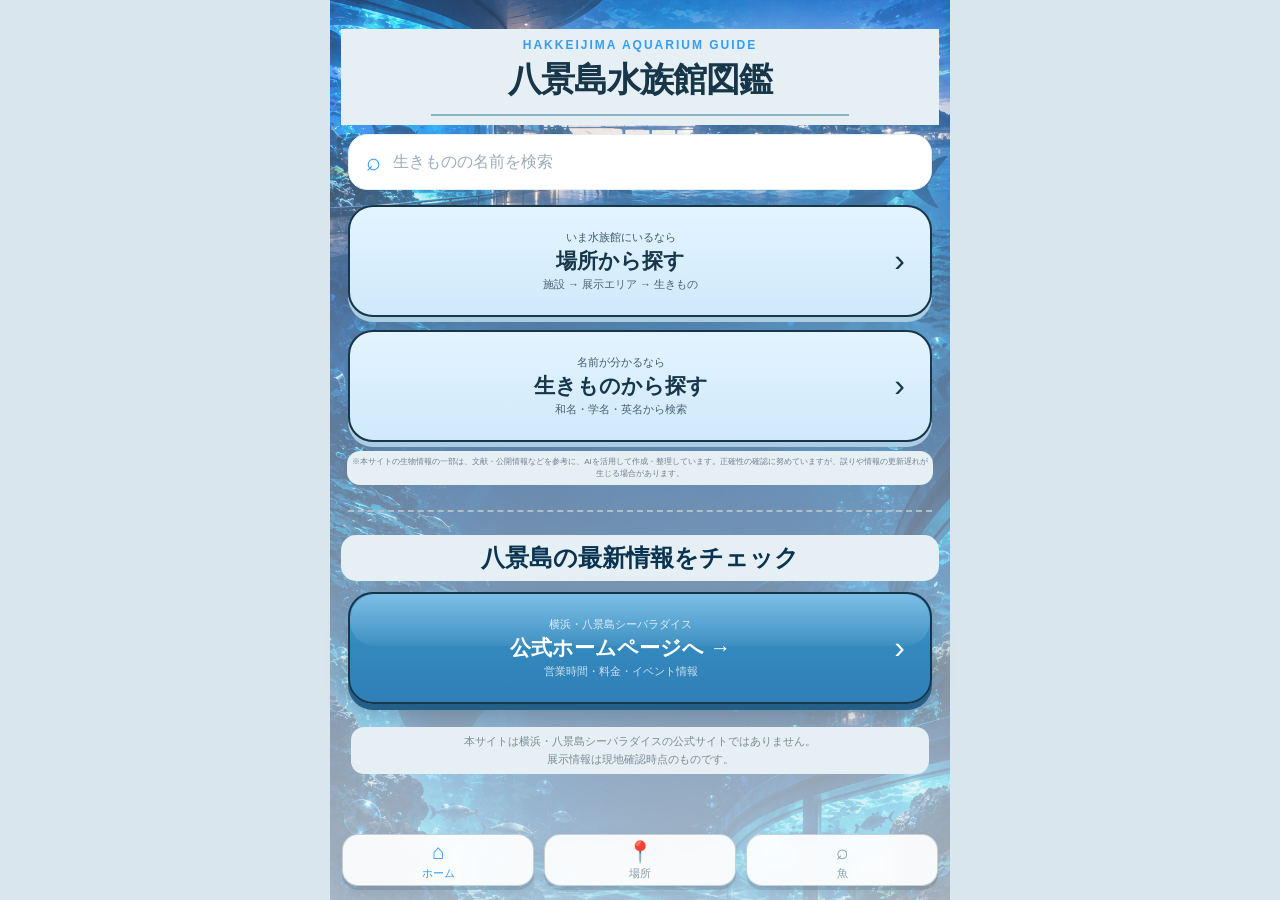
==== index.html @ 43e8cf92 "Add files via upload" ====
<!DOCTYPE html>
<html lang="ja">

<head>
  <meta charset="UTF-8">

<meta name="viewport"
      content="width=device-width, initial-scale=1.0">

<!-- 写真登録完了までは検索結果に出さない -->
<meta name="robots" content="noindex, nofollow">

<title>八景島水族館図鑑 | Creature Guide</title>

<meta name="description" content="横浜・八景島シーパラダイスで展示されている生きものを、展示場所・写真・特徴・豆知識などから探せる非公式の生きもの図鑑です。">


<link rel="canonical" href="https://hakkeijima-fish-guide.vercel.app/">

<meta property="og:type" content="website">
<meta property="og:title" content="八景島水族館図鑑 | Creature Guide">
<meta property="og:description" content="横浜・八景島シーパラダイスで展示されている生きものを、展示場所・写真・特徴・豆知識などから探せる非公式の生きもの図鑑です。">
<meta property="og:url" content="https://hakkeijima-fish-guide.vercel.app/">
<meta property="og:site_name" content="八景島水族館図鑑 | Creature Guide">
<meta property="og:locale" content="ja_JP">

<meta name="twitter:card" content="summary">
<meta name="twitter:title" content="八景島水族館図鑑 | Creature Guide">
<meta name="twitter:description" content="横浜・八景島シーパラダイスで展示されている生きものを、展示場所・写真・特徴・豆知識などから探せる非公式の生きもの図鑑です。">

<link rel="icon" href="data:image/svg+xml,<svg xmlns=%22http://www.w3.org/2000/svg%22 viewBox=%220 0 100 100%22><text y=%22.9em%22 font-size=%2290%22>🐠</text></svg>">


<meta name="theme-color" content="#d9e6ed">



<meta name="mobile-web-app-capable" content="yes">
<meta name="apple-mobile-web-app-title" content="八景島水族館図鑑">


<link rel="stylesheet" href="style.css">





</head>

<body>

<header class="app-header home-header">

    <div>
      <p class="small-title"> HAKKEIJIMA AQUARIUM GUIDE</p>

      <h1>
  八景島水族館図鑑
</h1>
    </div>

   

  </header>

<main class="home-main">

    <!-- 検索 -->
    <div class="search-box">

      <span class="search-icon">⌕</span>

      <input
        type="text"
        placeholder="生きものの名前を検索"
      >

    </div>


    <!-- 場所から探す -->
    <button class="main-button place-button">

      <div class="button-icon">
        📍
      </div>

      <div class="button-text">

        <span>
          いま水族館にいるなら
        </span>

        <strong>
          場所から探す
        </strong>

        <small>
          施設 → 展示エリア → 生きもの
        </small>

      </div>

      <div class="arrow">
        ›
      </div>

    </button>


    <!-- 生きものから探す -->
    <button class="main-button fish-button">

      <div class="button-icon">
        🔍
      </div>

      <div class="button-text">

        <span>
          名前が分かるなら
        </span>

        <strong>
        生きものから探す
        </strong>

        <small>
          和名・学名・英名から検索
        </small>

      </div>

      <div class="arrow">
        ›
      </div>

    </button>


    <p class="ai-note">
      ※本サイトの生物情報の一部は、文献・公開情報などを参考に、AIを活用して作成・整理しています。正確性の確認に努めていますが、誤りや情報の更新遅れが生じる場合があります。
    </p>














        
    <!-- 八景島シーパラダイス公式サイト -->
    <section class="official-link-section">

      <h2>
       八景島の最新情報をチェック
      </h2>

      <a
        class="main-button official-site-link"
        href="https://www.seaparadise.co.jp/"
        target="_blank"
        rel="noopener noreferrer"
      >

        <div class="button-icon">
          🌊
        </div>

        <div class="button-text">

          <span>
            横浜・八景島シーパラダイス
          </span>

         <strong>公式ホームページへ →</strong>

          <small>
            営業時間・料金・イベント情報
          </small>

        </div>

        <div class="arrow">
          ›
        </div>

      </a>

    </section>

    <p class="unofficial-notice">
      本サイトは横浜・八景島シーパラダイスの公式サイトではありません。<br>
      展示情報は現地確認時点のものです。
    </p>

  </main>


  <footer>

    <button>
      <span>⌂</span>
      ホーム
    </button>

    <button>
      <span>📍</span>
      場所
    </button>

    <button>
      <span>⌕</span>
      魚
    </button>

  </footer>
<script src="location-data.js"></script>
<script src="fish-data.js"></script>
<script src="app.js"></script>

</body>
</html>
---- style.css ----
* {
  box-sizing: border-box;
}

:root {
  --blue: #369df5;
  --light-blue: #eaf6ff;
  --aqua: #53d7cf;
  --text: #17364a;
  --sub-text: #78909f;
 --background: #e6eff4;
  --white: #ffffff;
  --border: #e2edf4;
}

html {
  background: #d9e6ed;
}

body {
  margin: 0 auto;
  max-width: 620px;
  min-height: 100vh;

  background: var(--background);
  color: var(--text);

  font-family:
    -apple-system,
    BlinkMacSystemFont,
    "Segoe UI",
    "Noto Sans JP",
    sans-serif;

  padding-bottom: 90px;
}


/* =========================
   上部
========================= */

.app-header {
  display: flex;
  justify-content: space-between;
  align-items: flex-start;

  padding: 38px 20px 18px;
}

.small-title {
  margin: 0 0 7px;

  color: var(--blue);

  font-size: 11px;
  font-weight: 800;

  letter-spacing: 1.5px;

  background: none;
  padding: 0;
  box-shadow: none;
}

h1 {
  margin: 0;

  color: var(--text);

  font-size: 34px;
  line-height: 1.2;

  letter-spacing: -1px;
}

.logo-icon {
  width: 58px;
  height: 58px;

  display: flex;
  align-items: center;
  justify-content: center;

  border-radius: 20px;

  background:
    linear-gradient(
      135deg,
      var(--blue),
      var(--aqua)
    );

  color: white;

  font-size: 19px;
  font-weight: bold;

  box-shadow:
    0 10px 25px rgba(54, 157, 245, 0.28);
}


/* =========================
   メイン
========================= */

main {
  padding: 0 18px;
}


/* =========================
   検索
========================= */

.search-box {
  width: 100%;
  height: 56px;

  display: flex;
  align-items: center;

  gap: 10px;

  padding: 0 17px;

  background: white;

  border: 1px solid var(--border);
  border-radius: 19px;

  box-shadow:
    0 8px 25px rgba(40, 90, 120, 0.07);

  margin-bottom: 15px;
}

.search-icon {
  color: var(--blue);

  font-size: 25px;
}

.search-box input {
  width: 100%;

  border: none;
  outline: none;

  background: transparent;

  font-size: 16px;

  color: var(--text);
}

.search-box input::placeholder {
  color: #9badb8;
}


/* =========================
   大きなメニューボタン
========================= */

.main-button {
  width: 100%;
  min-height: 112px;

  display: grid;

  grid-template-columns:
    58px
    1fr
    25px;

  align-items: center;

  gap: 14px;

  margin-bottom: 13px;

  padding: 18px;

  border: none;
  border-radius: 25px;

  text-align: left;

  cursor: pointer;

  transition: transform 0.1s;
}

.main-button:active {
  transform: scale(0.98);
}


/* 場所 */

.place-button {
  background:
    linear-gradient(
      135deg,
      #3fa4fb,
      #69c9ff
    );

  color: white;

  box-shadow:
    0 12px 25px rgba(54, 157, 245, 0.25);
}


/* 魚 */

.fish-button {
  background: white;

  color: var(--text);

  border: 1px solid var(--border);

  box-shadow:
    0 8px 25px rgba(40, 90, 120, 0.08);
}


/* アイコン */

.button-icon {
  width: 58px;
  height: 58px;

  display: flex;
  align-items: center;
  justify-content: center;

  border-radius: 19px;

  font-size: 27px;
}

.place-button .button-icon {
  background: rgba(255, 255, 255, 0.22);
}

.fish-button .button-icon {
  background: var(--light-blue);
}


/* テキスト */

.button-text span {
  display: block;

  margin-bottom: 2px;

  font-size: 11px;

  opacity: 0.8;
}

.button-text strong {
  display: block;

  font-size: 21px;
  font-weight: 800;
}

.button-text small {
  display: block;

  margin-top: 2px;

  font-size: 11px;

  opacity: 0.75;
}

.arrow {
  font-size: 32px;

  text-align: center;
}


/* =========================
   この図鑑で深く知る
========================= */

.feature-section {
  margin-top: 22px;

  padding: 19px;

  background: white;

  border: 1px solid var(--border);
  border-radius: 25px;

  box-shadow:
    0 8px 25px rgba(40, 90, 120, 0.08);
}

.feature-section h2 {
  margin: 0 0 16px;

  font-size: 18px;
}

.feature-grid {
  display: grid;

  grid-template-columns:
    repeat(2, 1fr);

  gap: 10px;
}

.feature-card {
  padding: 15px;

  background: #f6fbfe;

  border-radius: 17px;
}

.feature-card span {
  display: block;

  color: var(--blue);

  font-size: 10px;
  font-weight: bold;
}

.feature-card strong {
  display: block;

  margin-top: 4px;

  font-size: 16px;
}

.feature-card small {
  display: block;

  margin-top: 2px;

  color: var(--sub-text);

  font-size: 11px;
}


/* =========================
   下メニュー
========================= */

footer {
  position: fixed;

  bottom: 0;
  left: 50%;

  transform: translateX(-50%);

  width: min(100%, 620px);
  height: 76px;

  display: grid;

  grid-template-columns:
    repeat(3, 1fr);

  background:
    rgba(255, 255, 255, 0.97);

  border-top:
    1px solid var(--border);

  padding: 7px 20px;
}

footer button {
  border: none;

  background: transparent;

  color: #859ba9;

  display: flex;

  flex-direction: column;

  align-items: center;
  justify-content: center;

  gap: 2px;

  font-size: 11px;

  cursor: pointer;
}

footer button:first-child {
  color: var(--blue);
}

footer button span {
  font-size: 21px;
}


/* =========================
   スマホ
========================= */

@media (max-width: 500px) {

  .app-header {
    padding:
      30px
      17px
      17px;
  }

  h1 {
    font-size: 31px;
  }

  main {
    padding:
      0
      15px;
  }

  .main-button {
    min-height: 105px;
  }
}
/* =========================
   戻るボタン
========================= */

.back-button {
  border: none;
  background: transparent;

  color: var(--blue);

  font-size: 16px;
  font-weight: 700;

  margin-bottom: 18px;

  padding: 8px 0;

  cursor: pointer;
}


/* =========================
   LABO一覧
========================= */

.labo-list {
  display: grid;

  gap: 11px;
}


.labo-card {
  width: 100%;

  display: grid;

  grid-template-columns:
    76px
    1fr
    25px;

  align-items: center;

  gap: 13px;

  padding: 14px;

  border: 1px solid var(--border);
  border-radius: 19px;

  background: white;

  text-align: left;

  box-shadow:
    0 8px 20px rgba(40, 90, 120, 0.07);

  cursor: pointer;
}


.labo-number {
  height: 55px;

  display: flex;
  align-items: center;
  justify-content: center;

  background:
    linear-gradient(
      135deg,
      #e6f4ff,
      #e8fbf8
    );

  border-radius: 16px;

  color: var(--blue);

  font-size: 11px;
  font-weight: 900;
}


.labo-info strong {
  display: block;

  font-size: 16px;
}


.labo-info small {
  display: block;

  margin-top: 3px;

  color: var(--sub-text);

  font-size: 11px;
}


/* =========================
   空データ表示
========================= */

.empty-card {
  margin-top: 15px;

  padding: 35px 20px;

  background: white;

  border: 1px dashed #cbdfe9;
  border-radius: 24px;

  text-align: center;
}


.empty-icon {
  width: 55px;
  height: 55px;

  display: flex;
  align-items: center;
  justify-content: center;

  margin: 0 auto 15px;

  background: var(--light-blue);

  border-radius: 18px;

  font-size: 27px;
}


.empty-card h2 {
  margin: 0 0 7px;

  font-size: 18px;
}


.empty-card p {
  margin: 0;

  padding: 0;

  background: none;

  box-shadow: none;

  color: var(--sub-text);

  font-size: 13px;
}


/* 下メニュー選択中 */

footer button.active-footer {
  color: var(--blue);
}
/* =========================
   魚写真
========================= */


/* 魚一覧の写真 */

.fish-list-image {
  width: 72px;
  height: 72px;

  border-radius: 18px;

  overflow: hidden;

  display: flex;
  align-items: center;
  justify-content: center;

  background: var(--light-blue);

  font-size: 28px;
}

.fish-list-image img {
  width: 100%;
  height: 100%;

  object-fit: cover;
}


/* 詳細ページの大きな写真 */

.fish-detail-image {
  width: 100%;

  margin-bottom: 18px;

  border-radius: 25px;

  overflow: hidden;

  background: var(--light-blue);

  box-shadow:
    0 10px 28px rgba(40, 90, 120, 0.12);
}

.fish-detail-image img {
  display: block;

  width: 100%;
  height: 300px;

  object-fit: cover;
}

.fish-image-placeholder {
  height: 300px;

  display: flex;
  align-items: center;
  justify-content: center;

  font-size: 70px;
}


.photo-credit {
  margin: 8px 4px 16px;
  text-align: right;
  font-size: 12px;
  color: #6f8191;
  line-height: 1.4;
}


/* ========================================
   八景島シーパラダイス公式サイト
======================================== */

.official-link-section {
  margin-top: 28px;
}

.official-link-section h2 {
  margin: 0 0 18px;
  font-size: 24px;
  color: #083451;
}

.official-site-link {
  box-sizing: border-box;
  width: 100%;

  background: linear-gradient(
    135deg,
    #349df4,
    #58c6eb
  );

  color: #ffffff;
  text-decoration: none;
}

.official-site-link .button-text span,
.official-site-link .button-text strong,
.official-site-link .button-text small,
.official-site-link .arrow {
  color: #ffffff;
}

.official-site-link .button-icon {
  background: rgba(255, 255, 255, 0.18);
}

.official-site-link:hover {
  transform: translateY(-2px);
}

.official-site-link:active {
  transform: scale(0.98);
}



.unofficial-notice {
  margin: 28px 8px 8px;
  text-align: center;
  font-size: 11px;
  line-height: 1.7;
  color: #7b8b96;
}




.ai-note {
  margin: 14px 4px 22px;
  font-size: 8px;
  line-height: 1.5;
  color: #6f8191;
}


/* ========================================
   ホーム画面 中央寄せ
======================================== */

.home-header {
  justify-content: center;
  text-align: center;
}

.home-header > div {
  width: 100%;
}

.home-main .search-box input {
  text-align: center;
}

.home-main .button-text {
  text-align: center;
  align-items: center;
}

.home-main .button-text span,
.home-main .button-text strong,
.home-main .button-text small {
  width: 100%;
  text-align: center;
}

.home-main .official-link-section h2 {
  text-align: center;
}

.home-main .ai-note {
  text-align: center;
}


.location-header {
  justify-content: center;
  text-align: center;
}

.location-header > div {
  width: 100%;
}

/* 施設一覧カードの文字を中央寄せ */
.facility-list .button-text {
  text-align: center;
  align-items: center;
}

.facility-list .button-text span,
.facility-list .button-text strong,
.facility-list .button-text small {
  width: 100%;
  text-align: center;
}

/* ========================================
   施設カラー
======================================== */

:root {
  --aquamuseum-color: #8b5fc7;
  --dolphin-color: #2f9de2;
  --umifarm-color: #176a9c;
  --fureai-color: #58a96b;
}


/* ========================================
   施設一覧カードを色で囲む
======================================== */

.facility-card {
  border: 2px solid transparent;
  grid-template-columns: 1fr 25px;
}

.facility-card[data-facility="aquamuseum"] {
  border-color: var(--aquamuseum-color);
}

.facility-card[data-facility="dolphin-fantasy"] {
  border-color: var(--dolphin-color);
}

.facility-card[data-facility="umi-farm"] {
  border-color: var(--umifarm-color);
}

.facility-card[data-facility="fureai-lagoon"] {
  border-color: var(--fureai-color);
}


/* ========================================
   選択した施設カラーをLABOまで引き継ぐ
======================================== */

/* アクアミュージアム */
.facility-theme[data-facility="aquamuseum"] .small-title,
.facility-theme[data-facility="aquamuseum"] .labo-number {
  color: var(--aquamuseum-color);
}

/* ドルフィン ファンタジー */
.facility-theme[data-facility="dolphin-fantasy"] .small-title,
.facility-theme[data-facility="dolphin-fantasy"] .labo-number {
  color: var(--dolphin-color);
}

/* うみファーム */
.facility-theme[data-facility="umi-farm"] .small-title,
.facility-theme[data-facility="umi-farm"] .labo-number {
  color: var(--umifarm-color);
}

/* ふれあいラグーン */
.facility-theme[data-facility="fureai-lagoon"] .small-title,
.facility-theme[data-facility="fureai-lagoon"] .labo-number {
  color: var(--fureai-color);
}

.facility-theme[data-facility="aquamuseum"] .labo-number {
  background: rgba(139, 95, 199, 0.12);
}

.facility-theme[data-facility="dolphin-fantasy"] .labo-number {
  background: rgba(47, 157, 226, 0.12);
}

.facility-theme[data-facility="umi-farm"] .labo-number {
  background: rgba(23, 106, 156, 0.12);
}

.facility-theme[data-facility="fureai-lagoon"] .labo-number {
  background: rgba(88, 169, 107, 0.12);


/* ========================================
   LABO・展示エリアも施設カラーで囲む
======================================== */

.facility-theme[data-facility="aquamuseum"] .labo-card {
  border: 2px solid var(--aquamuseum-color);
}

.facility-theme[data-facility="dolphin-fantasy"] .labo-card {
  border: 2px solid var(--dolphin-color);
}

.facility-theme[data-facility="umi-farm"] .labo-card {
  border: 2px solid var(--umifarm-color);
}

.facility-theme[data-facility="fureai-lagoon"] .labo-card {
  border: 2px solid var(--fureai-color);
}
}



/* ========================================
   生きもの一覧画面
   プレート以外を中央寄せ
======================================== */

.fish-list-header {
  justify-content: center;
  text-align: center;
}

.fish-list-header > div {
  width: 100%;
}


/* ホームに戻る */
.fish-list-main .back-button {
  display: block;
  margin-left: auto;
  margin-right: auto;
  text-align: center;
}


/* 検索欄の文字 */
.fish-list-main .search-box input {
  text-align: center;
}


/* AIについての注釈 */
.fish-list-main .ai-note {
  text-align: center;
}

/* 生きもの一覧：「ホームに戻る」だけ左寄せ */
.fish-list-main .back-button {
  margin-left: 0;
  margin-right: auto;
  text-align: left;
}


/* 検索欄の文字を左寄せ */
.home-main .search-box input,
.fish-list-main .search-box input {
  text-align: left;
}


/* ========================================
   施設別 展示エリア画面
======================================== */

/* 施設名・タイトルを中央 */
.app-header.facility-theme {
  justify-content: center;
  text-align: center;
}

.app-header.facility-theme > div {
  width: 100%;
}


/* LABO・AREAカード内の文字を中央 */
.labo-list.facility-theme .labo-info {
  flex: 1;
  text-align: center;
}

.labo-list.facility-theme .labo-info strong,
.labo-list.facility-theme .labo-info small {
  display: block;
  width: 100%;
  text-align: center;
}


/* ==============================
   アクアミュージアム：紫
============================== */

.labo-list[data-facility="aquamuseum"] .labo-card {
  border: 2px solid #8b5fc7;
}


/* ==============================
   ドルフィン ファンタジー：青
============================== */

.labo-list[data-facility="dolphin-fantasy"] .labo-card {
  border: 2px solid #2f9de2;
}


/* ==============================
   うみファーム：濃い青
============================== */

.labo-list[data-facility="umi-farm"] .labo-card {
  border: 2px solid #176a9c;
}


/* ==============================
   ふれあいラグーン：緑
============================== */

.labo-list[data-facility="fureai-lagoon"] .labo-card {
  border: 2px solid #58a96b;
}

/* ========================================
   八景島公式ホームページへの外部リンク
======================================== */

.official-site-link {
  background: #2f7fb8;
  color: #ffffff;
}


.official-site-link span,
.official-site-link strong,
.official-site-link small,
.official-site-link .arrow {
  color: #ffffff;
}


/* ホームの2つのメニューボタンを囲む */
.home-main .place-button,
.home-main .fish-button {
  border: 2px solid #17364a;
}


/* 公式ホームページボタンを囲む */
.official-site-link {
  border: 2px solid #17364a;
}


/* 施設カードの背景を施設カラーでうっすら色付け */

/* アクアミュージアム：淡い紫 */
.facility-card[data-facility="aquamuseum"] {
  background: #f2e8fb;
}

/* ドルフィン ファンタジー：淡い水色 */
.facility-card[data-facility="dolphin-fantasy"] {
  background: #e2f5ff;
}

/* うみファーム：青灰色 */
.facility-card[data-facility="umi-farm"] {
  background: #d8e7f0;
}

/* ふれあいラグーン：淡い緑 */
.facility-card[data-facility="fureai-lagoon"] {
  background: #e5f5e8;
}


/* ========================================
   「場所から探す」を
   「生きものから探す」と同じデザインにする
======================================== */

.home-main .place-button {
  background: #ffffff;
  color: #17364a;
  border: 2px solid #17364a;
  box-shadow: 0 8px 25px rgba(40, 90, 120, 0.08);
}

.home-main .place-button .button-icon {
  background: var(--light-blue);
}

.home-main .place-button .button-text span,
.home-main .place-button .button-text strong,
.home-main .place-button .button-text small,
.home-main .place-button .arrow {
  color: #17364a;
}

/* ========================================
   ホーム3ボタンの左アイコンをなくす
======================================== */

/* 左アイコンを非表示 */
.home-main .place-button .button-icon,
.home-main .fish-button .button-icon,
.home-main .official-site-link .button-icon {
  display: none;
}

/* アイコン用の列も削除 */
.home-main .place-button,
.home-main .fish-button,
.home-main .official-site-link {
  grid-template-columns: 1fr 25px;
}

/* ホームのメインボタンを立体的に */
.home-main .place-button,
.home-main .fish-button {
  background: linear-gradient(
    180deg,
    #e4f4ff 0%,
    #cfe9fb 100%
  );

  border: 2px solid #17364a;

  box-shadow:
    0 5px 0 #abcce1,
    0 10px 20px rgba(40, 90, 120, 0.14);

  transition:
    transform 0.12s ease,
    box-shadow 0.12s ease;
}


/* 押した時に少し沈む */
.home-main .place-button:active,
.home-main .fish-button:active {
  transform: translateY(4px);

  box-shadow:
    0 1px 0 #abcce1,
    0 5px 10px rgba(40, 90, 120, 0.12);
}


/* LABO番号と展示場所名を横並び */
.area-page-title {
  display: flex;
  justify-content: center;
  align-items: baseline;
  gap: 14px;
  flex-wrap: wrap;
}

.area-page-name {
  font-size: 22px;
  font-weight: 700;
}


/* ========================================
   施設カードをボタンらしくする
======================================== */

.facility-card {
  box-shadow:
    0 5px 0 rgba(23, 54, 74, 0.20),
    0 10px 20px rgba(40, 90, 120, 0.14);

  transition:
    transform 0.12s ease,
    box-shadow 0.12s ease;
}

.facility-card:active {
  transform: translateY(4px);

  box-shadow:
    0 1px 0 rgba(23, 54, 74, 0.20),
    0 5px 10px rgba(40, 90, 120, 0.12);
}


/* ========================================
   公式ホームページボタンも立体化
======================================== */

.official-site-link {
  box-shadow:
    0 5px 0 #245f87,
    0 10px 20px rgba(40, 90, 120, 0.18);

  transition:
    transform 0.12s ease,
    box-shadow 0.12s ease;
}

.official-site-link:active {
  transform: translateY(4px);

  box-shadow:
    0 1px 0 #245f87,
    0 5px 10px rgba(40, 90, 120, 0.14);
}


/* ========================================
   LABO・展示エリアカードをボタンらしくする
======================================== */

.labo-card {
  box-shadow:
    0 5px 0 rgba(23, 54, 74, 0.18),
    0 10px 20px rgba(40, 90, 120, 0.12);

  transition:
    transform 0.12s ease,
    box-shadow 0.12s ease;
}

.labo-card:active {
  transform: translateY(4px);

  box-shadow:
    0 1px 0 rgba(23, 54, 74, 0.18),
    0 5px 10px rgba(40, 90, 120, 0.10);
}

/* ========================================
   写真タップ拡大
======================================== */

.fish-detail-image img {
  cursor: zoom-in;
}

.image-zoom-overlay {
  position: fixed;
  inset: 0;
  z-index: 9999;

  display: flex;
  align-items: center;
  justify-content: center;

  padding: 20px;

  background: rgba(0, 0, 0, 0.88);
}

.image-zoom-overlay img {
  max-width: 100%;
  max-height: 90vh;

  object-fit: contain;

  border-radius: 12px;
}

.image-zoom-close {
  position: absolute;
  top: 20px;
  right: 20px;

  width: 44px;
  height: 44px;

  border: none;
  border-radius: 50%;

  background: rgba(255, 255, 255, 0.9);

  color: #17364a;

  font-size: 28px;
  line-height: 1;

  cursor: pointer;
}


/* 公式サイト案内の上に区切り線 */
.official-link-section {
  border-top: 2px dashed #aebfca;
  padding-top: 30px;
  margin-top: 30px;
}


/* ========================================
   ホームタイトルを帯にする
======================================== */

.home-header h1 {
  display: block;

  width: 100%;

  margin: 10px 0 0;
  padding: 16px 12px;

  background: #b9dff5;
  color: #17364a;

  border: none;
  border-radius: 4px;

  box-shadow: none;

  text-align: center;

  font-size: 34px;
  font-weight: 800;
}

/* ========================================
   ホームタイトル全体を1本の帯にする
======================================== */

.home-header > div {
  width: 100%;

  padding: 15px 16px 18px;

  background: #b9dff5;

  border: none;
  border-radius: 4px;

  box-shadow: none;

  text-align: center;
}


/* 英語タイトル */
.home-header .small-title {
  margin: 0 0 7px;

  padding: 0;
  background: transparent;

  color: #369df5;

  font-size: 12px;
  font-weight: 800;
  letter-spacing: 2px;
}


/* 八景島水族館図鑑 */
.home-header h1 {
  margin: 0;
  padding: 0;

  background: transparent;
  border: none;
  box-shadow: none;

  color: #17364a;

  text-align: center;
}



/* ========================================
   水族館・生きもの一覧のタイトル帯
======================================== */

.location-header > div,
.fish-list-header > div {
  width: 100%;

  padding: 15px 16px 18px;

  background: #b9dff5;

  border: none;
  border-radius: 4px;

  box-shadow: none;

  text-align: center;
}


/* 上の英語 */
.location-header .small-title,
.fish-list-header .small-title {
  margin: 0 0 7px;

  padding: 0;
  background: transparent;

  color: #369df5;

  font-size: 12px;
  font-weight: 800;
  letter-spacing: 2px;
}


/* 日本語タイトル */
.location-header h1,
.fish-list-header h1 {
  margin: 0;
  padding: 0;

  background: transparent;
  border: none;
  box-shadow: none;

  color: #17364a;

  text-align: center;
}

/* 生きもの詳細ページ */
.creature-detail-header > div {
  width: 100%;
}

.creature-detail-name {
  width: 100%;
  text-align: center;
}








/* ========================================
   生きもの詳細ページ
   説明カード間の水色をなくす
======================================== */

.creature-detail-main {
  background: #ffffff;
  border-radius: 24px 24px 0 0;
  padding-top: 18px;
}

/* 説明カード同士は少し間隔を空ける */
.creature-detail-main .feature-section {
  margin-top: 20px;
  border: 1px solid #e2edf4;
  box-shadow: 0 6px 16px rgba(40, 90, 120, 0.08);
}



/* 生きもの詳細ページの説明を中央寄せ */
.creature-detail-main .feature-section {
  text-align: center;
}

.creature-detail-main .feature-section h2,
.creature-detail-main .feature-section p {
  text-align: center;
}






/* ========================================
   各ページのタイトル帯をやめて下線に統一
======================================== */

/* 帯の背景をすべて消す */
.home-header > div,
.location-header > div,
.fish-list-header > div,
.app-header.facility-theme > div {
  background: transparent;
  border: none;
  border-radius: 0;
  box-shadow: none;
  padding: 0;
}


/* タイトル自体の背景も消す */
.home-header h1,
.location-header h1,
.fish-list-header h1,
.app-header.facility-theme h1 {
  background: transparent;
  border: none;
  border-radius: 0;
  box-shadow: none;

  width: 72%;
  max-width: 420px;

  margin-left: auto;
  margin-right: auto;

  padding: 0 0 14px;

  border-bottom: 2px solid #8eb3c9;

  text-align: center;
}

/* ========================================
   生きもの一覧カード
======================================== */
.creature-card {
  min-height: 128px;
  padding: 12px 16px 12px 12px;

grid-template-columns: 120px 1fr 24px;
  gap: 16px;

  align-items: center;
}



/* 写真 */
.creature-card .fish-list-image {
  width: 120px;
  height: 100px;

  border-radius: 18px;
  overflow: hidden;
}

.creature-card .fish-list-image img {
  width: 100%;
  height: 100%;

  object-fit: cover;
}


/* 名前＋特徴 */
.creature-card .button-text {
  width: 100%;

  display: flex;
  flex-direction: column;
  justify-content: center;
  align-items: center;

  text-align: center;
}


/* 生きもの名 */
.creature-card .button-text strong {
  display: block;
  width: 100%;

  margin: 0;

  font-size: 22px;
  line-height: 1.3;
  font-weight: 800;

  text-align: center;

  color: #083451;
}

/* 興味を引く一言 */
.creature-card .creature-card-feature {
  display: -webkit-box;
  width: 100%;

  margin-top: 7px;

  font-size: 15px;
  line-height: 1.4;
  font-weight: 600;

  color: #526f82;

  text-align: center;

  -webkit-line-clamp: 2;
  -webkit-box-orient: vertical;

  overflow: hidden;
}

/* 矢印 */
.creature-card .arrow {
  display: flex;
  align-items: center;
  justify-content: center;

  font-size: 28px;
}


/* 生きもの一覧カードを枠線で囲う */
.creature-card {
  border: 2px solid #17364a;
}


/* 生きもの一覧カードをボタンっぽくする */
.creature-card {
  border: 2px solid #17364a;

  box-shadow:
    0 5px 0 rgba(23, 54, 74, 0.22),
    0 10px 18px rgba(40, 90, 120, 0.12);

  transition:
    transform 0.12s ease,
    box-shadow 0.12s ease;
}

.creature-card:active {
  transform: translateY(4px);

  box-shadow:
    0 1px 0 rgba(23, 54, 74, 0.22),
    0 5px 10px rgba(40, 90, 120, 0.10);
}

/* 特徴文をもう少し目立たせる */
.creature-card .creature-card-feature {
  font-size: 16px;
  font-weight: 700;
  color: #526f82;
}

/* ========================================
   生きものカード 注目バッジ
======================================== */

.creature-card-feature-row {
  width: 100%;
  margin-top: 7px;

  display: flex;
  align-items: center;
  justify-content: center;

  gap: 7px;

  flex-wrap: nowrap;
}


/* 注目バッジ */
.creature-card-badge {
  flex-shrink: 0;

  padding: 3px 8px;

  border-radius: 999px;

  background: #ef6a6a;
  color: #ffffff;

  font-size: 11px;
  font-weight: 800;

  line-height: 1.3;
}


/* 特徴文 */
.creature-card .creature-card-feature {
  width: auto;
  max-width: calc(100% - 55px);

  margin: 0;

  font-size: 15px;
  line-height: 1.4;
  font-weight: 700;

  color: #526f82;

  text-align: left;
}






/* ========================================
   公式ホームページボタン 光沢
======================================== */

.official-site-link {
  position: relative;
  overflow: hidden;

  background:
    linear-gradient(
      180deg,
      #4aa5dc 0%,
      #3389bd 48%,
      #2f7fb8 100%
    );

  border: 2px solid #17364a;

  box-shadow:
    0 6px 0 #245f87,
    0 12px 22px rgba(23, 54, 74, 0.22);

  transition:
    transform 0.12s ease,
    box-shadow 0.12s ease;
}


/* 上側の光沢 */
.official-site-link::before {
  content: "";

  position: absolute;

  top: 0;
  left: 0;

  width: 100%;
  height: 48%;

  background: linear-gradient(
    180deg,
    rgba(255, 255, 255, 0.28),
    rgba(255, 255, 255, 0.05)
  );

  border-radius: inherit;

  pointer-events: none;
}


/* 文字を光沢より前に出す */
.official-site-link .button-text,
.official-site-link .arrow {
  position: relative;
  z-index: 1;
}


/* 押したとき */
.official-site-link:active {
  transform: translateY(5px);

  box-shadow:
    0 1px 0 #245f87,
    0 5px 10px rgba(23, 54, 74, 0.16);
}


/* ========================================
   施設選択ボタン 光沢・立体感
======================================== */

.facility-card {
  position: relative;
  overflow: hidden;

  box-shadow:
    0 6px 0 rgba(23, 54, 74, 0.22),
    0 12px 20px rgba(23, 54, 74, 0.16);

  transition:
    transform 0.12s ease,
    box-shadow 0.12s ease;
}


/* 上半分に光沢 */
.facility-card::before {
  content: "";

  position: absolute;
  top: 0;
  left: 0;

  width: 100%;
  height: 48%;

  background: linear-gradient(
    180deg,
    rgba(255, 255, 255, 0.42),
    rgba(255, 255, 255, 0.06)
  );

  border-radius: inherit;

  pointer-events: none;
}


/* 文字・矢印を光沢より前に */
.facility-card .button-text,
.facility-card .arrow {
  position: relative;
  z-index: 1;
}


/* 押したときに沈む */
.facility-card:active {
  transform: translateY(5px);

  box-shadow:
    0 1px 0 rgba(23, 54, 74, 0.22),
    0 5px 10px rgba(23, 54, 74, 0.12);
}


/* ========================================
   LABOカード 光沢・立体感
======================================== */

.labo-card {
  position: relative;
  overflow: hidden;

  box-shadow:
    0 6px 0 rgba(23, 54, 74, 0.20),
    0 12px 20px rgba(23, 54, 74, 0.14);

  transition:
    transform 0.12s ease,
    box-shadow 0.12s ease;
}


/* 上半分に光沢 */
.labo-card::before {
  content: "";

  position: absolute;
  top: 0;
  left: 0;

  width: 100%;
  height: 48%;

  background: linear-gradient(
    180deg,
    rgba(255, 255, 255, 0.42),
    rgba(255, 255, 255, 0.05)
  );

  border-radius: inherit;

  pointer-events: none;
}


/* 文字や矢印を光沢より前に */
.labo-card .labo-number,
.labo-card .labo-info,
.labo-card .arrow {
  position: relative;
  z-index: 1;
}


/* 押したときに沈む */
.labo-card:active {
  transform: translateY(5px);

  box-shadow:
    0 1px 0 rgba(23, 54, 74, 0.20),
    0 5px 10px rgba(23, 54, 74, 0.10);
}




/* 施設名を大きくする */
.facility-card .button-text strong {
  width: 100%;

  font-size: 22px;
  line-height: 1.3;
  font-weight: 800;

  text-align: center;

  color: #083451;
}
.facility-card .button-text small {
  display: block;
  width: 100%;

  margin-top: 6px;

  font-size: 13px;
  line-height: 1.4;
  font-weight: 500;

  color: #60798a;

  text-align: center;
}

/* ========================================
   施設カード 文字を完全中央に
======================================== */

.facility-card {
  position: relative;
}


/* 文字エリアをカード全体の幅にする */
.facility-card .button-text {
  grid-column: 1 / -1;

  width: 100%;

  display: flex;
  flex-direction: column;
  align-items: center;
  justify-content: center;

  text-align: center;
}


/* 施設名 */
.facility-card .button-text strong {
  width: 100%;

  font-size: 22px;
  line-height: 1.3;
  font-weight: 800;

  text-align: center;
}


/* 「ここにいる生きものを見る」 */
.facility-card .button-text small {
  width: 100%;

  margin-top: 5px;

  font-size: 11px;
  line-height: 1.4;
  font-weight: 500;

  text-align: center;

  color: #708795;
}


/* 矢印だけ右端に固定 */
.facility-card .arrow {
  position: absolute;

  right: 28px;
  top: 50%;

  transform: translateY(-50%);

  z-index: 2;
}

/* ========================================
   施設名をカードの上下ど真ん中に
======================================== */

.facility-card .button-text {
  position: absolute;
  inset: 0;

  width: 100%;
  height: 100%;

  display: block;

  text-align: center;
}


/* 施設名をカードの完全中央へ */
.facility-card .button-text strong {
  position: absolute;

  top: 50%;
  left: 50%;

  width: 80%;

  transform: translate(-50%, -50%);

  margin: 0;

  font-size: 22px;
  line-height: 1.3;
  font-weight: 800;

  text-align: center;

  color: #083451;
}


/* 説明文だけ施設名の下へ */
.facility-card .button-text small {
  position: absolute;

  top: calc(50% + 24px);
  left: 50%;

  width: 80%;

  transform: translateX(-50%);

  margin: 0;

  font-size: 11px;
  line-height: 1.3;
  font-weight: 500;

  text-align: center;

  color: #708795;
}



/* ========================================
   下メニューを3つの独立ボタンにする
======================================== */

footer {
  background: transparent;
  border-top: none;
  box-shadow: none;

  padding: 10px 12px 14px;

  gap: 10px;
}


/* 3つのボタン */
footer button {
  background: rgba(255, 255, 255, 0.92);

  border: 1.5px solid rgba(23, 54, 74, 0.22);
  border-radius: 16px;

  margin: 0;

  box-shadow:
    0 4px 0 rgba(23, 54, 74, 0.14),
    0 8px 16px rgba(23, 54, 74, 0.10);

  backdrop-filter: blur(8px);

  transition:
    transform 0.12s ease,
    box-shadow 0.12s ease;
}


/* 押したとき */
footer button:active {
  transform: translateY(3px);

  box-shadow:
    0 1px 0 rgba(23, 54, 74, 0.14),
    0 4px 8px rgba(23, 54, 74, 0.08);
}


/* 選択中のボタン */
footer button.active-footer {
  background: rgba(226, 244, 255, 0.96);

  border-color: #349df4;

  box-shadow:
    0 4px 0 rgba(52, 157, 244, 0.22),
    0 8px 16px rgba(23, 54, 74, 0.10);
}

/* ========================================
   八景島水族館図鑑
   ミニマル・バブル背景 完成版
======================================== */

body {
  background-color: var(--background);

  background-image:
    url("data:image/svg+xml,%3Csvg xmlns='http://www.w3.org/2000/svg' viewBox='0 0 620 1600'%3E%3Cg fill='%23ffffff' fill-opacity='.10' stroke='%23579ab3' stroke-width='4'%3E%3Ccircle cx='50' cy='90' r='20'/%3E%3Ccircle cx='150' cy='175' r='11'/%3E%3Ccircle cx='550' cy='135' r='30'/%3E%3Ccircle cx='470' cy='285' r='14'/%3E%3Ccircle cx='80' cy='340' r='34'/%3E%3Ccircle cx='205' cy='455' r='15'/%3E%3Ccircle cx='555' cy='500' r='10'/%3E%3Ccircle cx='315' cy='610' r='44'/%3E%3Ccircle cx='95' cy='720' r='12'/%3E%3Ccircle cx='510' cy='760' r='34'/%3E%3Ccircle cx='230' cy='900' r='25'/%3E%3Ccircle cx='565' cy='965' r='15'/%3E%3Ccircle cx='75' cy='1080' r='38'/%3E%3Ccircle cx='390' cy='1130' r='18'/%3E%3Ccircle cx='520' cy='1280' r='30'/%3E%3Ccircle cx='255' cy='1380' r='14'/%3E%3Ccircle cx='60' cy='1490' r='18'/%3E%3C/g%3E%3Cg fill='%23ffffff' fill-opacity='.88'%3E%3Ccircle cx='43' cy='83' r='5'/%3E%3Ccircle cx='146' cy='171' r='3'/%3E%3Ccircle cx='540' cy='125' r='7'/%3E%3Ccircle cx='465' cy='280' r='4'/%3E%3Ccircle cx='69' cy='329' r='8'/%3E%3Ccircle cx='200' cy='450' r='4'/%3E%3Ccircle cx='302' cy='596' r='10'/%3E%3Ccircle cx='499' cy='749' r='8'/%3E%3Ccircle cx='222' cy='892' r='6'/%3E%3Ccircle cx='63' cy='1067' r='9'/%3E%3Ccircle cx='510' cy='1270' r='7'/%3E%3C/svg%3E");

  /* 横幅に合わせて自動縮小
     → スマホでも泡が消えない */
  background-size: 100% auto;

  /* 縦方向だけ繰り返す */
  background-repeat: repeat-y;

  background-position: center top;

  /* スクロールと一緒に背景も流れる */
  background-attachment: scroll;
}


/* ========================================
   文字の安全地帯
   泡が文字の後ろへ入らない
======================================== */

/* 各ページのタイトル */
.app-header > div {
  position: relative;
  z-index: 1;

  background-color: var(--background);

  box-shadow:
    0 0 0 9px var(--background);
}


/* 全ページの「← ○○へ戻る」 */
.back-button {
  position: relative;
  z-index: 2;

  background-color: var(--background);

  border-radius: 8px;

  box-shadow:
    0 0 0 7px var(--background);
}


/* AIについての注意書き */
.ai-note {
  position: relative;
  z-index: 1;

  background-color: var(--background);

  border-radius: 8px;

  box-shadow:
    0 0 0 5px var(--background);
}


/* ホーム下部の見出し */
.official-link-section h2 {
  position: relative;
  z-index: 1;

  background-color: var(--background);

  border-radius: 8px;

  box-shadow:
    0 0 0 7px var(--background);
}


/* 非公式サイトの注意書き */
.unofficial-notice {
  position: relative;
  z-index: 1;

  background-color: var(--background);

  border-radius: 8px;

  box-shadow:
    0 0 0 5px var(--background);
}

/* ========================================
   下3ボタンを最前面に固定
   後ろのカードへのクリック貫通を防止
======================================== */

footer {
  z-index: 9998;
  pointer-events: auto;
}

footer button {
  position: relative;
  z-index: 9999;

  pointer-events: auto;
}


/* 下メニューの透明な隙間部分も
   後ろのカードへクリックさせない */
footer::before {
  content: "";

  position: absolute;
  inset: 0;

  z-index: -1;

  pointer-events: auto;
}

/* 水族館背景画像 */

body {
  background-image:
    linear-gradient(
      rgba(230, 239, 244, 0.15),
      rgba(230, 239, 244, 0.72)
    ),
    url("images/background-aquarium.png");

  background-size: cover;
  background-position: center top;
  background-repeat: no-repeat;
  background-attachment: scroll;
}

/* 生きものから探す画面だけ背景を固定 */

body:has(.fish-list-main) {
  background-attachment: fixed;
  background-position: center center;
  background-size: cover;
  background-repeat: no-repeat;
}
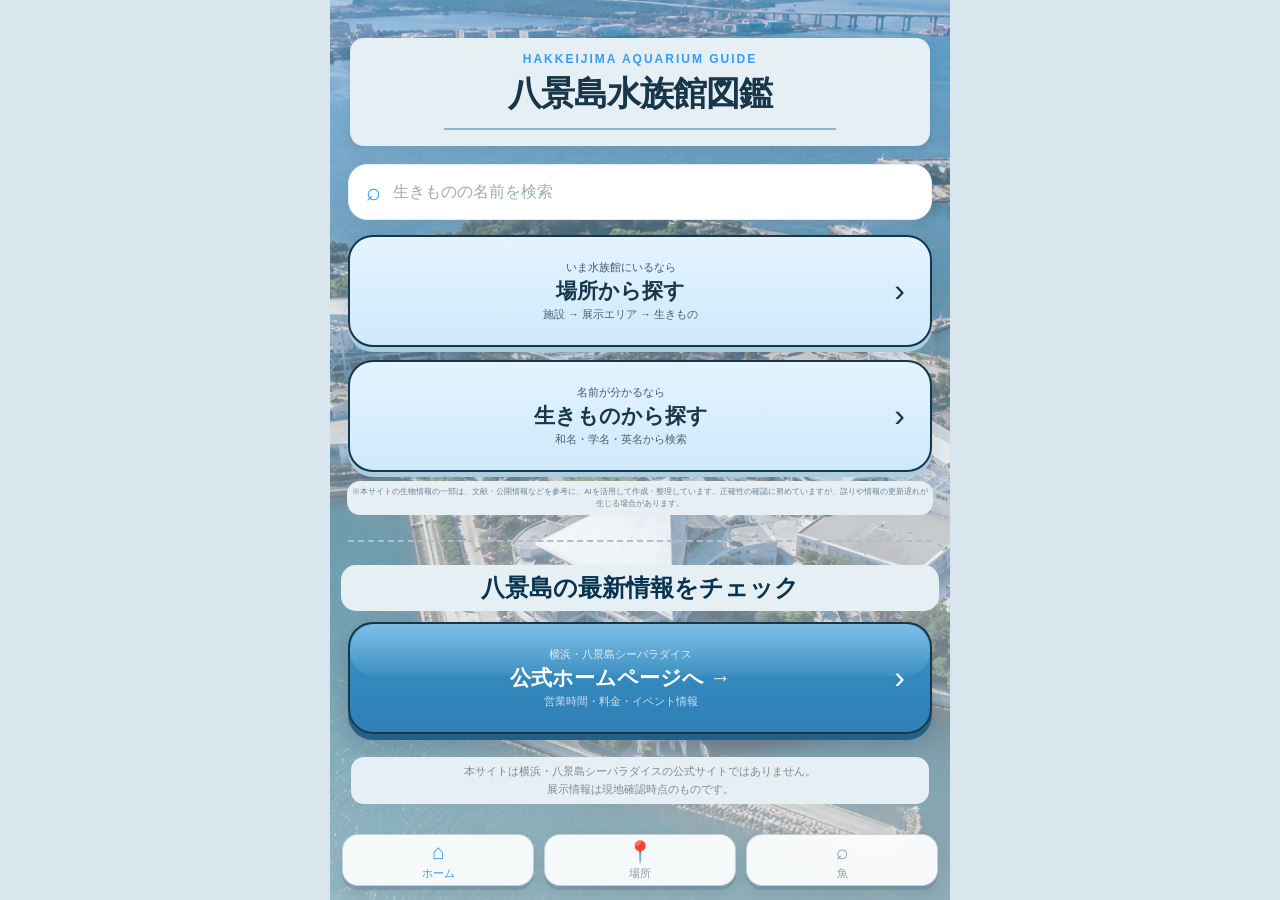
==== commit 96bb24fd: "Add files via upload" ====
--- a/index.html
+++ b/index.html
@@ -47,7 +47,7 @@
 
 </head>
 
-<body>
+<body data-page-bg="home">
 
 <header class="app-header home-header">
 
--- a/style.css
+++ b/style.css
@@ -2242,6 +2242,2250 @@
 }
 
 /* 水族館背景画像 */
+* {
+  box-sizing: border-box;
+}
+
+:root {
+  --blue: #369df5;
+  --light-blue: #eaf6ff;
+  --aqua: #53d7cf;
+  --text: #17364a;
+  --sub-text: #78909f;
+ --background: #e6eff4;
+  --white: #ffffff;
+  --border: #e2edf4;
+}
+
+html {
+  background: #d9e6ed;
+}
+
+body {
+  margin: 0 auto;
+  max-width: 620px;
+  min-height: 100vh;
+
+  background: var(--background);
+  color: var(--text);
+
+  font-family:
+    -apple-system,
+    BlinkMacSystemFont,
+    "Segoe UI",
+    "Noto Sans JP",
+    sans-serif;
+
+  padding-bottom: 90px;
+}
+
+
+/* =========================
+   上部
+========================= */
+
+.app-header {
+  display: flex;
+  justify-content: space-between;
+  align-items: flex-start;
+
+  padding: 38px 20px 18px;
+}
+
+.small-title {
+  margin: 0 0 7px;
+
+  color: var(--blue);
+
+  font-size: 11px;
+  font-weight: 800;
+
+  letter-spacing: 1.5px;
+
+  background: none;
+  padding: 0;
+  box-shadow: none;
+}
+
+h1 {
+  margin: 0;
+
+  color: var(--text);
+
+  font-size: 34px;
+  line-height: 1.2;
+
+  letter-spacing: -1px;
+}
+
+.logo-icon {
+  width: 58px;
+  height: 58px;
+
+  display: flex;
+  align-items: center;
+  justify-content: center;
+
+  border-radius: 20px;
+
+  background:
+    linear-gradient(
+      135deg,
+      var(--blue),
+      var(--aqua)
+    );
+
+  color: white;
+
+  font-size: 19px;
+  font-weight: bold;
+
+  box-shadow:
+    0 10px 25px rgba(54, 157, 245, 0.28);
+}
+
+
+/* =========================
+   メイン
+========================= */
+
+main {
+  padding: 0 18px;
+}
+
+
+/* =========================
+   検索
+========================= */
+
+.search-box {
+  width: 100%;
+  height: 56px;
+
+  display: flex;
+  align-items: center;
+
+  gap: 10px;
+
+  padding: 0 17px;
+
+  background: white;
+
+  border: 1px solid var(--border);
+  border-radius: 19px;
+
+  box-shadow:
+    0 8px 25px rgba(40, 90, 120, 0.07);
+
+  margin-bottom: 15px;
+}
+
+.search-icon {
+  color: var(--blue);
+
+  font-size: 25px;
+}
+
+.search-box input {
+  width: 100%;
+
+  border: none;
+  outline: none;
+
+  background: transparent;
+
+  font-size: 16px;
+
+  color: var(--text);
+}
+
+.search-box input::placeholder {
+  color: #9badb8;
+}
+
+
+/* =========================
+   大きなメニューボタン
+========================= */
+
+.main-button {
+  width: 100%;
+  min-height: 112px;
+
+  display: grid;
+
+  grid-template-columns:
+    58px
+    1fr
+    25px;
+
+  align-items: center;
+
+  gap: 14px;
+
+  margin-bottom: 13px;
+
+  padding: 18px;
+
+  border: none;
+  border-radius: 25px;
+
+  text-align: left;
+
+  cursor: pointer;
+
+  transition: transform 0.1s;
+}
+
+.main-button:active {
+  transform: scale(0.98);
+}
+
+
+/* 場所 */
+
+.place-button {
+  background:
+    linear-gradient(
+      135deg,
+      #3fa4fb,
+      #69c9ff
+    );
+
+  color: white;
+
+  box-shadow:
+    0 12px 25px rgba(54, 157, 245, 0.25);
+}
+
+
+/* 魚 */
+
+.fish-button {
+  background: white;
+
+  color: var(--text);
+
+  border: 1px solid var(--border);
+
+  box-shadow:
+    0 8px 25px rgba(40, 90, 120, 0.08);
+}
+
+
+/* アイコン */
+
+.button-icon {
+  width: 58px;
+  height: 58px;
+
+  display: flex;
+  align-items: center;
+  justify-content: center;
+
+  border-radius: 19px;
+
+  font-size: 27px;
+}
+
+.place-button .button-icon {
+  background: rgba(255, 255, 255, 0.22);
+}
+
+.fish-button .button-icon {
+  background: var(--light-blue);
+}
+
+
+/* テキスト */
+
+.button-text span {
+  display: block;
+
+  margin-bottom: 2px;
+
+  font-size: 11px;
+
+  opacity: 0.8;
+}
+
+.button-text strong {
+  display: block;
+
+  font-size: 21px;
+  font-weight: 800;
+}
+
+.button-text small {
+  display: block;
+
+  margin-top: 2px;
+
+  font-size: 11px;
+
+  opacity: 0.75;
+}
+
+.arrow {
+  font-size: 32px;
+
+  text-align: center;
+}
+
+
+/* =========================
+   この図鑑で深く知る
+========================= */
+
+.feature-section {
+  margin-top: 22px;
+
+  padding: 19px;
+
+  background: white;
+
+  border: 1px solid var(--border);
+  border-radius: 25px;
+
+  box-shadow:
+    0 8px 25px rgba(40, 90, 120, 0.08);
+}
+
+.feature-section h2 {
+  margin: 0 0 16px;
+
+  font-size: 18px;
+}
+
+.feature-grid {
+  display: grid;
+
+  grid-template-columns:
+    repeat(2, 1fr);
+
+  gap: 10px;
+}
+
+.feature-card {
+  padding: 15px;
+
+  background: #f6fbfe;
+
+  border-radius: 17px;
+}
+
+.feature-card span {
+  display: block;
+
+  color: var(--blue);
+
+  font-size: 10px;
+  font-weight: bold;
+}
+
+.feature-card strong {
+  display: block;
+
+  margin-top: 4px;
+
+  font-size: 16px;
+}
+
+.feature-card small {
+  display: block;
+
+  margin-top: 2px;
+
+  color: var(--sub-text);
+
+  font-size: 11px;
+}
+
+
+/* =========================
+   下メニュー
+========================= */
+
+footer {
+  position: fixed;
+
+  bottom: 0;
+  left: 50%;
+
+  transform: translateX(-50%);
+
+  width: min(100%, 620px);
+  height: 76px;
+
+  display: grid;
+
+  grid-template-columns:
+    repeat(3, 1fr);
+
+  background:
+    rgba(255, 255, 255, 0.97);
+
+  border-top:
+    1px solid var(--border);
+
+  padding: 7px 20px;
+}
+
+footer button {
+  border: none;
+
+  background: transparent;
+
+  color: #859ba9;
+
+  display: flex;
+
+  flex-direction: column;
+
+  align-items: center;
+  justify-content: center;
+
+  gap: 2px;
+
+  font-size: 11px;
+
+  cursor: pointer;
+}
+
+footer button:first-child {
+  color: var(--blue);
+}
+
+footer button span {
+  font-size: 21px;
+}
+
+
+/* =========================
+   スマホ
+========================= */
+
+@media (max-width: 500px) {
+
+  .app-header {
+    padding:
+      30px
+      17px
+      17px;
+  }
+
+  h1 {
+    font-size: 31px;
+  }
+
+  main {
+    padding:
+      0
+      15px;
+  }
+
+  .main-button {
+    min-height: 105px;
+  }
+}
+/* =========================
+   戻るボタン
+========================= */
+
+.back-button {
+  border: none;
+  background: transparent;
+
+  color: var(--blue);
+
+  font-size: 16px;
+  font-weight: 700;
+
+  margin-bottom: 18px;
+
+  padding: 8px 0;
+
+  cursor: pointer;
+}
+
+
+/* =========================
+   LABO一覧
+========================= */
+
+.labo-list {
+  display: grid;
+
+  gap: 11px;
+}
+
+
+.labo-card {
+  width: 100%;
+
+  display: grid;
+
+  grid-template-columns:
+    76px
+    1fr
+    25px;
+
+  align-items: center;
+
+  gap: 13px;
+
+  padding: 14px;
+
+  border: 1px solid var(--border);
+  border-radius: 19px;
+
+  background: white;
+
+  text-align: left;
+
+  box-shadow:
+    0 8px 20px rgba(40, 90, 120, 0.07);
+
+  cursor: pointer;
+}
+
+
+.labo-number {
+  height: 55px;
+
+  display: flex;
+  align-items: center;
+  justify-content: center;
+
+  background:
+    linear-gradient(
+      135deg,
+      #e6f4ff,
+      #e8fbf8
+    );
+
+  border-radius: 16px;
+
+  color: var(--blue);
+
+  font-size: 11px;
+  font-weight: 900;
+}
+
+
+.labo-info strong {
+  display: block;
+
+  font-size: 16px;
+}
+
+
+.labo-info small {
+  display: block;
+
+  margin-top: 3px;
+
+  color: var(--sub-text);
+
+  font-size: 11px;
+}
+
+
+/* =========================
+   空データ表示
+========================= */
+
+.empty-card {
+  margin-top: 15px;
+
+  padding: 35px 20px;
+
+  background: white;
+
+  border: 1px dashed #cbdfe9;
+  border-radius: 24px;
+
+  text-align: center;
+}
+
+
+.empty-icon {
+  width: 55px;
+  height: 55px;
+
+  display: flex;
+  align-items: center;
+  justify-content: center;
+
+  margin: 0 auto 15px;
+
+  background: var(--light-blue);
+
+  border-radius: 18px;
+
+  font-size: 27px;
+}
+
+
+.empty-card h2 {
+  margin: 0 0 7px;
+
+  font-size: 18px;
+}
+
+
+.empty-card p {
+  margin: 0;
+
+  padding: 0;
+
+  background: none;
+
+  box-shadow: none;
+
+  color: var(--sub-text);
+
+  font-size: 13px;
+}
+
+
+/* 下メニュー選択中 */
+
+footer button.active-footer {
+  color: var(--blue);
+}
+/* =========================
+   魚写真
+========================= */
+
+
+/* 魚一覧の写真 */
+
+.fish-list-image {
+  width: 72px;
+  height: 72px;
+
+  border-radius: 18px;
+
+  overflow: hidden;
+
+  display: flex;
+  align-items: center;
+  justify-content: center;
+
+  background: var(--light-blue);
+
+  font-size: 28px;
+}
+
+.fish-list-image img {
+  width: 100%;
+  height: 100%;
+
+  object-fit: cover;
+}
+
+
+/* 詳細ページの大きな写真 */
+
+.fish-detail-image {
+  width: 100%;
+
+  margin-bottom: 18px;
+
+  border-radius: 25px;
+
+  overflow: hidden;
+
+  background: var(--light-blue);
+
+  box-shadow:
+    0 10px 28px rgba(40, 90, 120, 0.12);
+}
+
+.fish-detail-image img {
+  display: block;
+
+  width: 100%;
+  height: 300px;
+
+  object-fit: cover;
+}
+
+.fish-image-placeholder {
+  height: 300px;
+
+  display: flex;
+  align-items: center;
+  justify-content: center;
+
+  font-size: 70px;
+}
+
+
+.photo-credit {
+  margin: 8px 4px 16px;
+  text-align: right;
+  font-size: 12px;
+  color: #6f8191;
+  line-height: 1.4;
+}
+
+
+/* ========================================
+   八景島シーパラダイス公式サイト
+======================================== */
+
+.official-link-section {
+  margin-top: 28px;
+}
+
+.official-link-section h2 {
+  margin: 0 0 18px;
+  font-size: 24px;
+  color: #083451;
+}
+
+.official-site-link {
+  box-sizing: border-box;
+  width: 100%;
+
+  background: linear-gradient(
+    135deg,
+    #349df4,
+    #58c6eb
+  );
+
+  color: #ffffff;
+  text-decoration: none;
+}
+
+.official-site-link .button-text span,
+.official-site-link .button-text strong,
+.official-site-link .button-text small,
+.official-site-link .arrow {
+  color: #ffffff;
+}
+
+.official-site-link .button-icon {
+  background: rgba(255, 255, 255, 0.18);
+}
+
+.official-site-link:hover {
+  transform: translateY(-2px);
+}
+
+.official-site-link:active {
+  transform: scale(0.98);
+}
+
+
+
+.unofficial-notice {
+  margin: 28px 8px 8px;
+  text-align: center;
+  font-size: 11px;
+  line-height: 1.7;
+  color: #7b8b96;
+}
+
+
+
+
+.ai-note {
+  margin: 14px 4px 22px;
+  font-size: 8px;
+  line-height: 1.5;
+  color: #6f8191;
+}
+
+
+/* ========================================
+   ホーム画面 中央寄せ
+======================================== */
+
+.home-header {
+  justify-content: center;
+  text-align: center;
+}
+
+.home-header > div {
+  width: 100%;
+}
+
+.home-main .search-box input {
+  text-align: center;
+}
+
+.home-main .button-text {
+  text-align: center;
+  align-items: center;
+}
+
+.home-main .button-text span,
+.home-main .button-text strong,
+.home-main .button-text small {
+  width: 100%;
+  text-align: center;
+}
+
+.home-main .official-link-section h2 {
+  text-align: center;
+}
+
+.home-main .ai-note {
+  text-align: center;
+}
+
+
+.location-header {
+  justify-content: center;
+  text-align: center;
+}
+
+.location-header > div {
+  width: 100%;
+}
+
+/* 施設一覧カードの文字を中央寄せ */
+.facility-list .button-text {
+  text-align: center;
+  align-items: center;
+}
+
+.facility-list .button-text span,
+.facility-list .button-text strong,
+.facility-list .button-text small {
+  width: 100%;
+  text-align: center;
+}
+
+/* ========================================
+   施設カラー
+======================================== */
+
+:root {
+  --aquamuseum-color: #8b5fc7;
+  --dolphin-color: #2f9de2;
+  --umifarm-color: #176a9c;
+  --fureai-color: #58a96b;
+}
+
+
+/* ========================================
+   施設一覧カードを色で囲む
+======================================== */
+
+.facility-card {
+  border: 2px solid transparent;
+  grid-template-columns: 1fr 25px;
+}
+
+.facility-card[data-facility="aquamuseum"] {
+  border-color: var(--aquamuseum-color);
+}
+
+.facility-card[data-facility="dolphin-fantasy"] {
+  border-color: var(--dolphin-color);
+}
+
+.facility-card[data-facility="umi-farm"] {
+  border-color: var(--umifarm-color);
+}
+
+.facility-card[data-facility="fureai-lagoon"] {
+  border-color: var(--fureai-color);
+}
+
+
+/* ========================================
+   選択した施設カラーをLABOまで引き継ぐ
+======================================== */
+
+/* アクアミュージアム */
+.facility-theme[data-facility="aquamuseum"] .small-title,
+.facility-theme[data-facility="aquamuseum"] .labo-number {
+  color: var(--aquamuseum-color);
+}
+
+/* ドルフィン ファンタジー */
+.facility-theme[data-facility="dolphin-fantasy"] .small-title,
+.facility-theme[data-facility="dolphin-fantasy"] .labo-number {
+  color: var(--dolphin-color);
+}
+
+/* うみファーム */
+.facility-theme[data-facility="umi-farm"] .small-title,
+.facility-theme[data-facility="umi-farm"] .labo-number {
+  color: var(--umifarm-color);
+}
+
+/* ふれあいラグーン */
+.facility-theme[data-facility="fureai-lagoon"] .small-title,
+.facility-theme[data-facility="fureai-lagoon"] .labo-number {
+  color: var(--fureai-color);
+}
+
+.facility-theme[data-facility="aquamuseum"] .labo-number {
+  background: rgba(139, 95, 199, 0.12);
+}
+
+.facility-theme[data-facility="dolphin-fantasy"] .labo-number {
+  background: rgba(47, 157, 226, 0.12);
+}
+
+.facility-theme[data-facility="umi-farm"] .labo-number {
+  background: rgba(23, 106, 156, 0.12);
+}
+
+.facility-theme[data-facility="fureai-lagoon"] .labo-number {
+  background: rgba(88, 169, 107, 0.12);
+
+
+/* ========================================
+   LABO・展示エリアも施設カラーで囲む
+======================================== */
+
+.facility-theme[data-facility="aquamuseum"] .labo-card {
+  border: 2px solid var(--aquamuseum-color);
+}
+
+.facility-theme[data-facility="dolphin-fantasy"] .labo-card {
+  border: 2px solid var(--dolphin-color);
+}
+
+.facility-theme[data-facility="umi-farm"] .labo-card {
+  border: 2px solid var(--umifarm-color);
+}
+
+.facility-theme[data-facility="fureai-lagoon"] .labo-card {
+  border: 2px solid var(--fureai-color);
+}
+}
+
+
+
+/* ========================================
+   生きもの一覧画面
+   プレート以外を中央寄せ
+======================================== */
+
+.fish-list-header {
+  justify-content: center;
+  text-align: center;
+}
+
+.fish-list-header > div {
+  width: 100%;
+}
+
+
+/* ホームに戻る */
+.fish-list-main .back-button {
+  display: block;
+  margin-left: auto;
+  margin-right: auto;
+  text-align: center;
+}
+
+
+/* 検索欄の文字 */
+.fish-list-main .search-box input {
+  text-align: center;
+}
+
+
+/* AIについての注釈 */
+.fish-list-main .ai-note {
+  text-align: center;
+}
+
+/* 生きもの一覧：「ホームに戻る」だけ左寄せ */
+.fish-list-main .back-button {
+  margin-left: 0;
+  margin-right: auto;
+  text-align: left;
+}
+
+
+/* 検索欄の文字を左寄せ */
+.home-main .search-box input,
+.fish-list-main .search-box input {
+  text-align: left;
+}
+
+
+/* ========================================
+   施設別 展示エリア画面
+======================================== */
+
+/* 施設名・タイトルを中央 */
+.app-header.facility-theme {
+  justify-content: center;
+  text-align: center;
+}
+
+.app-header.facility-theme > div {
+  width: 100%;
+}
+
+
+/* LABO・AREAカード内の文字を中央 */
+.labo-list.facility-theme .labo-info {
+  flex: 1;
+  text-align: center;
+}
+
+.labo-list.facility-theme .labo-info strong,
+.labo-list.facility-theme .labo-info small {
+  display: block;
+  width: 100%;
+  text-align: center;
+}
+
+
+/* ==============================
+   アクアミュージアム：紫
+============================== */
+
+.labo-list[data-facility="aquamuseum"] .labo-card {
+  border: 2px solid #8b5fc7;
+}
+
+
+/* ==============================
+   ドルフィン ファンタジー：青
+============================== */
+
+.labo-list[data-facility="dolphin-fantasy"] .labo-card {
+  border: 2px solid #2f9de2;
+}
+
+
+/* ==============================
+   うみファーム：濃い青
+============================== */
+
+.labo-list[data-facility="umi-farm"] .labo-card {
+  border: 2px solid #176a9c;
+}
+
+
+/* ==============================
+   ふれあいラグーン：緑
+============================== */
+
+.labo-list[data-facility="fureai-lagoon"] .labo-card {
+  border: 2px solid #58a96b;
+}
+
+/* ========================================
+   八景島公式ホームページへの外部リンク
+======================================== */
+
+.official-site-link {
+  background: #2f7fb8;
+  color: #ffffff;
+}
+
+
+.official-site-link span,
+.official-site-link strong,
+.official-site-link small,
+.official-site-link .arrow {
+  color: #ffffff;
+}
+
+
+/* ホームの2つのメニューボタンを囲む */
+.home-main .place-button,
+.home-main .fish-button {
+  border: 2px solid #17364a;
+}
+
+
+/* 公式ホームページボタンを囲む */
+.official-site-link {
+  border: 2px solid #17364a;
+}
+
+
+/* 施設カードの背景を施設カラーでうっすら色付け */
+
+/* アクアミュージアム：淡い紫 */
+.facility-card[data-facility="aquamuseum"] {
+  background: #f2e8fb;
+}
+
+/* ドルフィン ファンタジー：淡い水色 */
+.facility-card[data-facility="dolphin-fantasy"] {
+  background: #e2f5ff;
+}
+
+/* うみファーム：青灰色 */
+.facility-card[data-facility="umi-farm"] {
+  background: #d8e7f0;
+}
+
+/* ふれあいラグーン：淡い緑 */
+.facility-card[data-facility="fureai-lagoon"] {
+  background: #e5f5e8;
+}
+
+
+/* ========================================
+   「場所から探す」を
+   「生きものから探す」と同じデザインにする
+======================================== */
+
+.home-main .place-button {
+  background: #ffffff;
+  color: #17364a;
+  border: 2px solid #17364a;
+  box-shadow: 0 8px 25px rgba(40, 90, 120, 0.08);
+}
+
+.home-main .place-button .button-icon {
+  background: var(--light-blue);
+}
+
+.home-main .place-button .button-text span,
+.home-main .place-button .button-text strong,
+.home-main .place-button .button-text small,
+.home-main .place-button .arrow {
+  color: #17364a;
+}
+
+/* ========================================
+   ホーム3ボタンの左アイコンをなくす
+======================================== */
+
+/* 左アイコンを非表示 */
+.home-main .place-button .button-icon,
+.home-main .fish-button .button-icon,
+.home-main .official-site-link .button-icon {
+  display: none;
+}
+
+/* アイコン用の列も削除 */
+.home-main .place-button,
+.home-main .fish-button,
+.home-main .official-site-link {
+  grid-template-columns: 1fr 25px;
+}
+
+/* ホームのメインボタンを立体的に */
+.home-main .place-button,
+.home-main .fish-button {
+  background: linear-gradient(
+    180deg,
+    #e4f4ff 0%,
+    #cfe9fb 100%
+  );
+
+  border: 2px solid #17364a;
+
+  box-shadow:
+    0 5px 0 #abcce1,
+    0 10px 20px rgba(40, 90, 120, 0.14);
+
+  transition:
+    transform 0.12s ease,
+    box-shadow 0.12s ease;
+}
+
+
+/* 押した時に少し沈む */
+.home-main .place-button:active,
+.home-main .fish-button:active {
+  transform: translateY(4px);
+
+  box-shadow:
+    0 1px 0 #abcce1,
+    0 5px 10px rgba(40, 90, 120, 0.12);
+}
+
+
+/* LABO番号と展示場所名を横並び */
+.area-page-title {
+  display: flex;
+  justify-content: center;
+  align-items: baseline;
+  gap: 14px;
+  flex-wrap: wrap;
+}
+
+.area-page-name {
+  font-size: 22px;
+  font-weight: 700;
+}
+
+
+/* ========================================
+   施設カードをボタンらしくする
+======================================== */
+
+.facility-card {
+  box-shadow:
+    0 5px 0 rgba(23, 54, 74, 0.20),
+    0 10px 20px rgba(40, 90, 120, 0.14);
+
+  transition:
+    transform 0.12s ease,
+    box-shadow 0.12s ease;
+}
+
+.facility-card:active {
+  transform: translateY(4px);
+
+  box-shadow:
+    0 1px 0 rgba(23, 54, 74, 0.20),
+    0 5px 10px rgba(40, 90, 120, 0.12);
+}
+
+
+/* ========================================
+   公式ホームページボタンも立体化
+======================================== */
+
+.official-site-link {
+  box-shadow:
+    0 5px 0 #245f87,
+    0 10px 20px rgba(40, 90, 120, 0.18);
+
+  transition:
+    transform 0.12s ease,
+    box-shadow 0.12s ease;
+}
+
+.official-site-link:active {
+  transform: translateY(4px);
+
+  box-shadow:
+    0 1px 0 #245f87,
+    0 5px 10px rgba(40, 90, 120, 0.14);
+}
+
+
+/* ========================================
+   LABO・展示エリアカードをボタンらしくする
+======================================== */
+
+.labo-card {
+  box-shadow:
+    0 5px 0 rgba(23, 54, 74, 0.18),
+    0 10px 20px rgba(40, 90, 120, 0.12);
+
+  transition:
+    transform 0.12s ease,
+    box-shadow 0.12s ease;
+}
+
+.labo-card:active {
+  transform: translateY(4px);
+
+  box-shadow:
+    0 1px 0 rgba(23, 54, 74, 0.18),
+    0 5px 10px rgba(40, 90, 120, 0.10);
+}
+
+/* ========================================
+   写真タップ拡大
+======================================== */
+
+.fish-detail-image img {
+  cursor: zoom-in;
+}
+
+.image-zoom-overlay {
+  position: fixed;
+  inset: 0;
+  z-index: 9999;
+
+  display: flex;
+  align-items: center;
+  justify-content: center;
+
+  padding: 20px;
+
+  background: rgba(0, 0, 0, 0.88);
+}
+
+.image-zoom-overlay img {
+  max-width: 100%;
+  max-height: 90vh;
+
+  object-fit: contain;
+
+  border-radius: 12px;
+}
+
+.image-zoom-close {
+  position: absolute;
+  top: 20px;
+  right: 20px;
+
+  width: 44px;
+  height: 44px;
+
+  border: none;
+  border-radius: 50%;
+
+  background: rgba(255, 255, 255, 0.9);
+
+  color: #17364a;
+
+  font-size: 28px;
+  line-height: 1;
+
+  cursor: pointer;
+}
+
+
+/* 公式サイト案内の上に区切り線 */
+.official-link-section {
+  border-top: 2px dashed #aebfca;
+  padding-top: 30px;
+  margin-top: 30px;
+}
+
+
+/* ========================================
+   ホームタイトルを帯にする
+======================================== */
+
+.home-header h1 {
+  display: block;
+
+  width: 100%;
+
+  margin: 10px 0 0;
+  padding: 16px 12px;
+
+  background: #b9dff5;
+  color: #17364a;
+
+  border: none;
+  border-radius: 4px;
+
+  box-shadow: none;
+
+  text-align: center;
+
+  font-size: 34px;
+  font-weight: 800;
+}
+
+/* ========================================
+   ホームタイトル全体を1本の帯にする
+======================================== */
+
+.home-header > div {
+  width: 100%;
+
+  padding: 15px 16px 18px;
+
+  background: #b9dff5;
+
+  border: none;
+  border-radius: 4px;
+
+  box-shadow: none;
+
+  text-align: center;
+}
+
+
+/* 英語タイトル */
+.home-header .small-title {
+  margin: 0 0 7px;
+
+  padding: 0;
+  background: transparent;
+
+  color: #369df5;
+
+  font-size: 12px;
+  font-weight: 800;
+  letter-spacing: 2px;
+}
+
+
+/* 八景島水族館図鑑 */
+.home-header h1 {
+  margin: 0;
+  padding: 0;
+
+  background: transparent;
+  border: none;
+  box-shadow: none;
+
+  color: #17364a;
+
+  text-align: center;
+}
+
+
+
+/* ========================================
+   水族館・生きもの一覧のタイトル帯
+======================================== */
+
+.location-header > div,
+.fish-list-header > div {
+  width: 100%;
+
+  padding: 15px 16px 18px;
+
+  background: #b9dff5;
+
+  border: none;
+  border-radius: 4px;
+
+  box-shadow: none;
+
+  text-align: center;
+}
+
+
+/* 上の英語 */
+.location-header .small-title,
+.fish-list-header .small-title {
+  margin: 0 0 7px;
+
+  padding: 0;
+  background: transparent;
+
+  color: #369df5;
+
+  font-size: 12px;
+  font-weight: 800;
+  letter-spacing: 2px;
+}
+
+
+/* 日本語タイトル */
+.location-header h1,
+.fish-list-header h1 {
+  margin: 0;
+  padding: 0;
+
+  background: transparent;
+  border: none;
+  box-shadow: none;
+
+  color: #17364a;
+
+  text-align: center;
+}
+
+/* 生きもの詳細ページ */
+.creature-detail-header > div {
+  width: 100%;
+}
+
+.creature-detail-name {
+  width: 100%;
+  text-align: center;
+}
+
+
+
+
+
+
+
+
+/* ========================================
+   生きもの詳細ページ
+   説明カード間の水色をなくす
+======================================== */
+
+.creature-detail-main {
+  background: #ffffff;
+  border-radius: 24px 24px 0 0;
+  padding-top: 18px;
+}
+
+/* 説明カード同士は少し間隔を空ける */
+.creature-detail-main .feature-section {
+  margin-top: 20px;
+  border: 1px solid #e2edf4;
+  box-shadow: 0 6px 16px rgba(40, 90, 120, 0.08);
+}
+
+
+
+/* 生きもの詳細ページの説明を中央寄せ */
+.creature-detail-main .feature-section {
+  text-align: center;
+}
+
+.creature-detail-main .feature-section h2,
+.creature-detail-main .feature-section p {
+  text-align: center;
+}
+
+
+
+
+
+
+/* ========================================
+   各ページのタイトル帯をやめて下線に統一
+======================================== */
+
+/* 帯の背景をすべて消す */
+.home-header > div,
+.location-header > div,
+.fish-list-header > div,
+.app-header.facility-theme > div {
+  background: transparent;
+  border: none;
+  border-radius: 0;
+  box-shadow: none;
+  padding: 0;
+}
+
+
+/* タイトル自体の背景も消す */
+.home-header h1,
+.location-header h1,
+.fish-list-header h1,
+.app-header.facility-theme h1 {
+  background: transparent;
+  border: none;
+  border-radius: 0;
+  box-shadow: none;
+
+  width: 72%;
+  max-width: 420px;
+
+  margin-left: auto;
+  margin-right: auto;
+
+  padding: 0 0 14px;
+
+  border-bottom: 2px solid #8eb3c9;
+
+  text-align: center;
+}
+
+/* ========================================
+   生きもの一覧カード
+======================================== */
+.creature-card {
+  min-height: 128px;
+  padding: 12px 16px 12px 12px;
+
+grid-template-columns: 120px 1fr 24px;
+  gap: 16px;
+
+  align-items: center;
+}
+
+
+
+/* 写真 */
+.creature-card .fish-list-image {
+  width: 120px;
+  height: 100px;
+
+  border-radius: 18px;
+  overflow: hidden;
+}
+
+.creature-card .fish-list-image img {
+  width: 100%;
+  height: 100%;
+
+  object-fit: cover;
+}
+
+
+/* 名前＋特徴 */
+.creature-card .button-text {
+  width: 100%;
+
+  display: flex;
+  flex-direction: column;
+  justify-content: center;
+  align-items: center;
+
+  text-align: center;
+}
+
+
+/* 生きもの名 */
+.creature-card .button-text strong {
+  display: block;
+  width: 100%;
+
+  margin: 0;
+
+  font-size: 22px;
+  line-height: 1.3;
+  font-weight: 800;
+
+  text-align: center;
+
+  color: #083451;
+}
+
+/* 興味を引く一言 */
+.creature-card .creature-card-feature {
+  display: -webkit-box;
+  width: 100%;
+
+  margin-top: 7px;
+
+  font-size: 15px;
+  line-height: 1.4;
+  font-weight: 600;
+
+  color: #526f82;
+
+  text-align: center;
+
+  -webkit-line-clamp: 2;
+  -webkit-box-orient: vertical;
+
+  overflow: hidden;
+}
+
+/* 矢印 */
+.creature-card .arrow {
+  display: flex;
+  align-items: center;
+  justify-content: center;
+
+  font-size: 28px;
+}
+
+
+/* 生きもの一覧カードを枠線で囲う */
+.creature-card {
+  border: 2px solid #17364a;
+}
+
+
+/* 生きもの一覧カードをボタンっぽくする */
+.creature-card {
+  border: 2px solid #17364a;
+
+  box-shadow:
+    0 5px 0 rgba(23, 54, 74, 0.22),
+    0 10px 18px rgba(40, 90, 120, 0.12);
+
+  transition:
+    transform 0.12s ease,
+    box-shadow 0.12s ease;
+}
+
+.creature-card:active {
+  transform: translateY(4px);
+
+  box-shadow:
+    0 1px 0 rgba(23, 54, 74, 0.22),
+    0 5px 10px rgba(40, 90, 120, 0.10);
+}
+
+/* 特徴文をもう少し目立たせる */
+.creature-card .creature-card-feature {
+  font-size: 16px;
+  font-weight: 700;
+  color: #526f82;
+}
+
+/* ========================================
+   生きものカード 注目バッジ
+======================================== */
+
+.creature-card-feature-row {
+  width: 100%;
+  margin-top: 7px;
+
+  display: flex;
+  align-items: center;
+  justify-content: center;
+
+  gap: 7px;
+
+  flex-wrap: nowrap;
+}
+
+
+/* 注目バッジ */
+.creature-card-badge {
+  flex-shrink: 0;
+
+  padding: 3px 8px;
+
+  border-radius: 999px;
+
+  background: #ef6a6a;
+  color: #ffffff;
+
+  font-size: 11px;
+  font-weight: 800;
+
+  line-height: 1.3;
+}
+
+
+/* 特徴文 */
+.creature-card .creature-card-feature {
+  width: auto;
+  max-width: calc(100% - 55px);
+
+  margin: 0;
+
+  font-size: 15px;
+  line-height: 1.4;
+  font-weight: 700;
+
+  color: #526f82;
+
+  text-align: left;
+}
+
+
+
+
+
+
+/* ========================================
+   公式ホームページボタン 光沢
+======================================== */
+
+.official-site-link {
+  position: relative;
+  overflow: hidden;
+
+  background:
+    linear-gradient(
+      180deg,
+      #4aa5dc 0%,
+      #3389bd 48%,
+      #2f7fb8 100%
+    );
+
+  border: 2px solid #17364a;
+
+  box-shadow:
+    0 6px 0 #245f87,
+    0 12px 22px rgba(23, 54, 74, 0.22);
+
+  transition:
+    transform 0.12s ease,
+    box-shadow 0.12s ease;
+}
+
+
+/* 上側の光沢 */
+.official-site-link::before {
+  content: "";
+
+  position: absolute;
+
+  top: 0;
+  left: 0;
+
+  width: 100%;
+  height: 48%;
+
+  background: linear-gradient(
+    180deg,
+    rgba(255, 255, 255, 0.28),
+    rgba(255, 255, 255, 0.05)
+  );
+
+  border-radius: inherit;
+
+  pointer-events: none;
+}
+
+
+/* 文字を光沢より前に出す */
+.official-site-link .button-text,
+.official-site-link .arrow {
+  position: relative;
+  z-index: 1;
+}
+
+
+/* 押したとき */
+.official-site-link:active {
+  transform: translateY(5px);
+
+  box-shadow:
+    0 1px 0 #245f87,
+    0 5px 10px rgba(23, 54, 74, 0.16);
+}
+
+
+/* ========================================
+   施設選択ボタン 光沢・立体感
+======================================== */
+
+.facility-card {
+  position: relative;
+  overflow: hidden;
+
+  box-shadow:
+    0 6px 0 rgba(23, 54, 74, 0.22),
+    0 12px 20px rgba(23, 54, 74, 0.16);
+
+  transition:
+    transform 0.12s ease,
+    box-shadow 0.12s ease;
+}
+
+
+/* 上半分に光沢 */
+.facility-card::before {
+  content: "";
+
+  position: absolute;
+  top: 0;
+  left: 0;
+
+  width: 100%;
+  height: 48%;
+
+  background: linear-gradient(
+    180deg,
+    rgba(255, 255, 255, 0.42),
+    rgba(255, 255, 255, 0.06)
+  );
+
+  border-radius: inherit;
+
+  pointer-events: none;
+}
+
+
+/* 文字・矢印を光沢より前に */
+.facility-card .button-text,
+.facility-card .arrow {
+  position: relative;
+  z-index: 1;
+}
+
+
+/* 押したときに沈む */
+.facility-card:active {
+  transform: translateY(5px);
+
+  box-shadow:
+    0 1px 0 rgba(23, 54, 74, 0.22),
+    0 5px 10px rgba(23, 54, 74, 0.12);
+}
+
+
+/* ========================================
+   LABOカード 光沢・立体感
+======================================== */
+
+.labo-card {
+  position: relative;
+  overflow: hidden;
+
+  box-shadow:
+    0 6px 0 rgba(23, 54, 74, 0.20),
+    0 12px 20px rgba(23, 54, 74, 0.14);
+
+  transition:
+    transform 0.12s ease,
+    box-shadow 0.12s ease;
+}
+
+
+/* 上半分に光沢 */
+.labo-card::before {
+  content: "";
+
+  position: absolute;
+  top: 0;
+  left: 0;
+
+  width: 100%;
+  height: 48%;
+
+  background: linear-gradient(
+    180deg,
+    rgba(255, 255, 255, 0.42),
+    rgba(255, 255, 255, 0.05)
+  );
+
+  border-radius: inherit;
+
+  pointer-events: none;
+}
+
+
+/* 文字や矢印を光沢より前に */
+.labo-card .labo-number,
+.labo-card .labo-info,
+.labo-card .arrow {
+  position: relative;
+  z-index: 1;
+}
+
+
+/* 押したときに沈む */
+.labo-card:active {
+  transform: translateY(5px);
+
+  box-shadow:
+    0 1px 0 rgba(23, 54, 74, 0.20),
+    0 5px 10px rgba(23, 54, 74, 0.10);
+}
+
+
+
+
+/* 施設名を大きくする */
+.facility-card .button-text strong {
+  width: 100%;
+
+  font-size: 22px;
+  line-height: 1.3;
+  font-weight: 800;
+
+  text-align: center;
+
+  color: #083451;
+}
+.facility-card .button-text small {
+  display: block;
+  width: 100%;
+
+  margin-top: 6px;
+
+  font-size: 13px;
+  line-height: 1.4;
+  font-weight: 500;
+
+  color: #60798a;
+
+  text-align: center;
+}
+
+/* ========================================
+   施設カード 文字を完全中央に
+======================================== */
+
+.facility-card {
+  position: relative;
+}
+
+
+/* 文字エリアをカード全体の幅にする */
+.facility-card .button-text {
+  grid-column: 1 / -1;
+
+  width: 100%;
+
+  display: flex;
+  flex-direction: column;
+  align-items: center;
+  justify-content: center;
+
+  text-align: center;
+}
+
+
+/* 施設名 */
+.facility-card .button-text strong {
+  width: 100%;
+
+  font-size: 22px;
+  line-height: 1.3;
+  font-weight: 800;
+
+  text-align: center;
+}
+
+
+/* 「ここにいる生きものを見る」 */
+.facility-card .button-text small {
+  width: 100%;
+
+  margin-top: 5px;
+
+  font-size: 11px;
+  line-height: 1.4;
+  font-weight: 500;
+
+  text-align: center;
+
+  color: #708795;
+}
+
+
+/* 矢印だけ右端に固定 */
+.facility-card .arrow {
+  position: absolute;
+
+  right: 28px;
+  top: 50%;
+
+  transform: translateY(-50%);
+
+  z-index: 2;
+}
+
+/* ========================================
+   施設名をカードの上下ど真ん中に
+======================================== */
+
+.facility-card .button-text {
+  position: absolute;
+  inset: 0;
+
+  width: 100%;
+  height: 100%;
+
+  display: block;
+
+  text-align: center;
+}
+
+
+/* 施設名をカードの完全中央へ */
+.facility-card .button-text strong {
+  position: absolute;
+
+  top: 50%;
+  left: 50%;
+
+  width: 80%;
+
+  transform: translate(-50%, -50%);
+
+  margin: 0;
+
+  font-size: 22px;
+  line-height: 1.3;
+  font-weight: 800;
+
+  text-align: center;
+
+  color: #083451;
+}
+
+
+/* 説明文だけ施設名の下へ */
+.facility-card .button-text small {
+  position: absolute;
+
+  top: calc(50% + 24px);
+  left: 50%;
+
+  width: 80%;
+
+  transform: translateX(-50%);
+
+  margin: 0;
+
+  font-size: 11px;
+  line-height: 1.3;
+  font-weight: 500;
+
+  text-align: center;
+
+  color: #708795;
+}
+
+
+
+/* ========================================
+   下メニューを3つの独立ボタンにする
+======================================== */
+
+footer {
+  background: transparent;
+  border-top: none;
+  box-shadow: none;
+
+  padding: 10px 12px 14px;
+
+  gap: 10px;
+}
+
+
+/* 3つのボタン */
+footer button {
+  background: rgba(255, 255, 255, 0.92);
+
+  border: 1.5px solid rgba(23, 54, 74, 0.22);
+  border-radius: 16px;
+
+  margin: 0;
+
+  box-shadow:
+    0 4px 0 rgba(23, 54, 74, 0.14),
+    0 8px 16px rgba(23, 54, 74, 0.10);
+
+  backdrop-filter: blur(8px);
+
+  transition:
+    transform 0.12s ease,
+    box-shadow 0.12s ease;
+}
+
+
+/* 押したとき */
+footer button:active {
+  transform: translateY(3px);
+
+  box-shadow:
+    0 1px 0 rgba(23, 54, 74, 0.14),
+    0 4px 8px rgba(23, 54, 74, 0.08);
+}
+
+
+/* 選択中のボタン */
+footer button.active-footer {
+  background: rgba(226, 244, 255, 0.96);
+
+  border-color: #349df4;
+
+  box-shadow:
+    0 4px 0 rgba(52, 157, 244, 0.22),
+    0 8px 16px rgba(23, 54, 74, 0.10);
+}
+
+/* ========================================
+   八景島水族館図鑑
+   ミニマル・バブル背景 完成版
+======================================== */
+
+body {
+  background-color: var(--background);
+
+  background-image:
+    url("data:image/svg+xml,%3Csvg xmlns='http://www.w3.org/2000/svg' viewBox='0 0 620 1600'%3E%3Cg fill='%23ffffff' fill-opacity='.10' stroke='%23579ab3' stroke-width='4'%3E%3Ccircle cx='50' cy='90' r='20'/%3E%3Ccircle cx='150' cy='175' r='11'/%3E%3Ccircle cx='550' cy='135' r='30'/%3E%3Ccircle cx='470' cy='285' r='14'/%3E%3Ccircle cx='80' cy='340' r='34'/%3E%3Ccircle cx='205' cy='455' r='15'/%3E%3Ccircle cx='555' cy='500' r='10'/%3E%3Ccircle cx='315' cy='610' r='44'/%3E%3Ccircle cx='95' cy='720' r='12'/%3E%3Ccircle cx='510' cy='760' r='34'/%3E%3Ccircle cx='230' cy='900' r='25'/%3E%3Ccircle cx='565' cy='965' r='15'/%3E%3Ccircle cx='75' cy='1080' r='38'/%3E%3Ccircle cx='390' cy='1130' r='18'/%3E%3Ccircle cx='520' cy='1280' r='30'/%3E%3Ccircle cx='255' cy='1380' r='14'/%3E%3Ccircle cx='60' cy='1490' r='18'/%3E%3C/g%3E%3Cg fill='%23ffffff' fill-opacity='.88'%3E%3Ccircle cx='43' cy='83' r='5'/%3E%3Ccircle cx='146' cy='171' r='3'/%3E%3Ccircle cx='540' cy='125' r='7'/%3E%3Ccircle cx='465' cy='280' r='4'/%3E%3Ccircle cx='69' cy='329' r='8'/%3E%3Ccircle cx='200' cy='450' r='4'/%3E%3Ccircle cx='302' cy='596' r='10'/%3E%3Ccircle cx='499' cy='749' r='8'/%3E%3Ccircle cx='222' cy='892' r='6'/%3E%3Ccircle cx='63' cy='1067' r='9'/%3E%3Ccircle cx='510' cy='1270' r='7'/%3E%3C/svg%3E");
+
+  /* 横幅に合わせて自動縮小
+     → スマホでも泡が消えない */
+  background-size: 100% auto;
+
+  /* 縦方向だけ繰り返す */
+  background-repeat: repeat-y;
+
+  background-position: center top;
+
+  /* スクロールと一緒に背景も流れる */
+  background-attachment: scroll;
+}
+
+
+/* ========================================
+   文字の安全地帯
+   泡が文字の後ろへ入らない
+======================================== */
+
+/* 各ページのタイトル */
+.app-header > div {
+  position: relative;
+  z-index: 1;
+
+  background-color: var(--background);
+
+  box-shadow:
+    0 0 0 9px var(--background);
+}
+
+
+/* 全ページの「← ○○へ戻る」 */
+.back-button {
+  position: relative;
+  z-index: 2;
+
+  background-color: var(--background);
+
+  border-radius: 8px;
+
+  box-shadow:
+    0 0 0 7px var(--background);
+}
+
+
+/* AIについての注意書き */
+.ai-note {
+  position: relative;
+  z-index: 1;
+
+  background-color: var(--background);
+
+  border-radius: 8px;
+
+  box-shadow:
+    0 0 0 5px var(--background);
+}
+
+
+/* ホーム下部の見出し */
+.official-link-section h2 {
+  position: relative;
+  z-index: 1;
+
+  background-color: var(--background);
+
+  border-radius: 8px;
+
+  box-shadow:
+    0 0 0 7px var(--background);
+}
+
+
+/* 非公式サイトの注意書き */
+.unofficial-notice {
+  position: relative;
+  z-index: 1;
+
+  background-color: var(--background);
+
+  border-radius: 8px;
+
+  box-shadow:
+    0 0 0 5px var(--background);
+}
+
+/* ========================================
+   下3ボタンを最前面に固定
+   後ろのカードへのクリック貫通を防止
+======================================== */
+
+footer {
+  z-index: 9998;
+  pointer-events: auto;
+}
+
+footer button {
+  position: relative;
+  z-index: 9999;
+
+  pointer-events: auto;
+}
+
+
+/* 下メニューの透明な隙間部分も
+   後ろのカードへクリックさせない */
+footer::before {
+  content: "";
+
+  position: absolute;
+  inset: 0;
+
+  z-index: -1;
+
+  pointer-events: auto;
+}
+
+/* 水族館背景画像 */
 
 body {
   background-image:
@@ -2269,3 +4513,319 @@
 
 
 
+
+body {
+  background-image:
+    linear-gradient(
+      rgba(230, 239, 244, 0.15),
+      rgba(230, 239, 244, 0.72)
+    ),
+    url("images/background-aquarium.png");
+
+  background-size: cover;
+  background-position: center top;
+  background-repeat: no-repeat;
+  background-attachment: scroll;
+}
+
+/* 生きものから探す画面だけ背景を固定 */
+
+body:has(.fish-list-main) {
+  background-attachment: fixed;
+  background-position: center center;
+  background-size: cover;
+  background-repeat: no-repeat;
+}
+
+
+/* ========================================
+   ページ別 背景画像システム
+======================================== */
+
+
+/* 共通設定 */
+
+body[data-page-bg] {
+  background-color: var(--background);
+
+  background-size: cover;
+  background-position: center center;
+  background-repeat: no-repeat;
+
+  /*
+    長いLABO一覧をスクロールしても
+    背景写真は画面いっぱいに維持
+  */
+  background-attachment: fixed;
+}
+
+
+/* ========================================
+   ホーム
+======================================== */
+
+body[data-page-bg="home"] {
+  background-image:
+    linear-gradient(
+      rgba(230, 239, 244, 0.20),
+      rgba(230, 239, 244, 0.62)
+    ),
+    url("images/background-home.png");
+}
+
+
+/* ========================================
+   アクアミュージアム
+======================================== */
+
+body[data-page-bg="aquamuseum"] {
+  background-image:
+    linear-gradient(
+      rgba(230, 239, 244, 0.20),
+      rgba(230, 239, 244, 0.62)
+    ),
+    url("images/background-aquamuseum.png");
+}
+
+
+/* ========================================
+   ドルフィン ファンタジー
+======================================== */
+
+body[data-page-bg="dolphin-fantasy"] {
+  background-image:
+    linear-gradient(
+      rgba(230, 239, 244, 0.20),
+      rgba(230, 239, 244, 0.62)
+    ),
+    url("images/background-dolphin-fantasy.png");
+}
+
+
+/* ========================================
+   うみファーム
+======================================== */
+
+body[data-page-bg="umi-farm"] {
+  background-image:
+    linear-gradient(
+      rgba(230, 239, 244, 0.20),
+      rgba(230, 239, 244, 0.62)
+    ),
+    url("images/background-umi-farm.png");
+}
+
+
+/* ========================================
+   ふれあいラグーン
+======================================== */
+
+body[data-page-bg="fureai-lagoon"] {
+  background-image:
+    linear-gradient(
+      rgba(230, 239, 244, 0.20),
+      rgba(230, 239, 244, 0.62)
+    ),
+    url("images/background-fureai-lagoon.png");
+}
+
+
+/* ========================================
+   生きもの詳細ページ
+   背景写真を完全に消す
+======================================== */
+
+body[data-page-bg="none"] {
+  background-color: var(--background);
+  background-image: none;
+  background-attachment: scroll;
+}
+
+
+
+
+/* ========================================
+   背景システム 最終修正版
+   必ず style.css の一番最後に追加
+======================================== */
+
+
+/* ========================================
+   共通背景設定
+======================================== */
+
+body[data-page-bg] {
+  background-color: var(--background);
+
+  background-size: cover;
+  background-position: center top;
+  background-repeat: no-repeat;
+  background-attachment: fixed;
+}
+
+
+/* ========================================
+   ホーム背景
+   以前から使っていた八景島全景画像
+======================================== */
+
+body[data-page-bg="home"] {
+  background-image:
+    linear-gradient(
+      rgba(230, 239, 244, 0.20),
+      rgba(230, 239, 244, 0.62)
+    ),
+    url("images/background-aquarium.png") !important;
+}
+
+
+/* ========================================
+   アクアミュージアム
+======================================== */
+
+body[data-page-bg="aquamuseum"] {
+  background-image:
+    linear-gradient(
+      rgba(230, 239, 244, 0.20),
+      rgba(230, 239, 244, 0.62)
+    ),
+    url("images/background-aquamuseum.png") !important;
+}
+
+
+/* ========================================
+   ドルフィン ファンタジー
+======================================== */
+
+body[data-page-bg="dolphin-fantasy"] {
+  background-image:
+    linear-gradient(
+      rgba(230, 239, 244, 0.20),
+      rgba(230, 239, 244, 0.62)
+    ),
+    url("images/background-dolphin-fantasy.png") !important;
+}
+
+
+/* ========================================
+   うみファーム
+======================================== */
+
+body[data-page-bg="umi-farm"] {
+  background-image:
+    linear-gradient(
+      rgba(230, 239, 244, 0.20),
+      rgba(230, 239, 244, 0.62)
+    ),
+    url("images/background-umi-farm.png") !important;
+}
+
+
+/* ========================================
+   ふれあいラグーン
+======================================== */
+
+body[data-page-bg="fureai-lagoon"] {
+  background-image:
+    linear-gradient(
+      rgba(230, 239, 244, 0.20),
+      rgba(230, 239, 244, 0.62)
+    ),
+    url("images/background-fureai-lagoon.png") !important;
+}
+
+
+/* ========================================
+   ホーム背景
+======================================== */
+
+body[data-page-bg="home"] {
+  background-image:
+    linear-gradient(
+      rgba(230, 239, 244, 0.20),
+      rgba(230, 239, 244, 0.62)
+    ),
+    url("images/background-home.png") !important;
+}
+
+/* ========================================
+   施設ページ上部タイトル
+   背景写真を文字の後ろに透過させない
+======================================== */
+
+.app-header.facility-theme > div {
+  width: calc(100% - 30px);
+
+  margin-left: auto;
+  margin-right: auto;
+
+  padding: 14px 18px 16px !important;
+
+  background: var(--background) !important;
+
+  border-radius: 14px !important;
+
+  box-shadow:
+    0 3px 12px rgba(23, 54, 74, 0.10) !important;
+
+  position: relative;
+  z-index: 2;
+}
+
+
+/* タイトル文字そのものは透明背景でOK
+   親のプレートが完全不透明なので写真は透けない */
+
+.app-header.facility-theme h1,
+.app-header.facility-theme .small-title {
+  position: relative;
+  z-index: 3;
+
+  background: transparent !important;
+}
+
+
+/* ========================================
+   ホーム上部も完全不透明にする
+======================================== */
+
+.home-header > div {
+  background: var(--background) !important;
+
+  padding: 14px 18px 16px !important;
+
+  border-radius: 14px !important;
+
+  box-shadow:
+    0 3px 12px rgba(23, 54, 74, 0.10) !important;
+}
+
+
+/* ========================================
+   水族館選択・生きもの検索のタイトルも
+   同じく背景写真を透かさない
+======================================== */
+
+.location-header > div,
+.fish-list-header > div {
+  background: var(--background) !important;
+
+  padding: 14px 18px 16px !important;
+
+  border-radius: 14px !important;
+
+  box-shadow:
+    0 3px 12px rgba(23, 54, 74, 0.10) !important;
+}
+
+
+
+
+
+
+
+
+
+
+
+
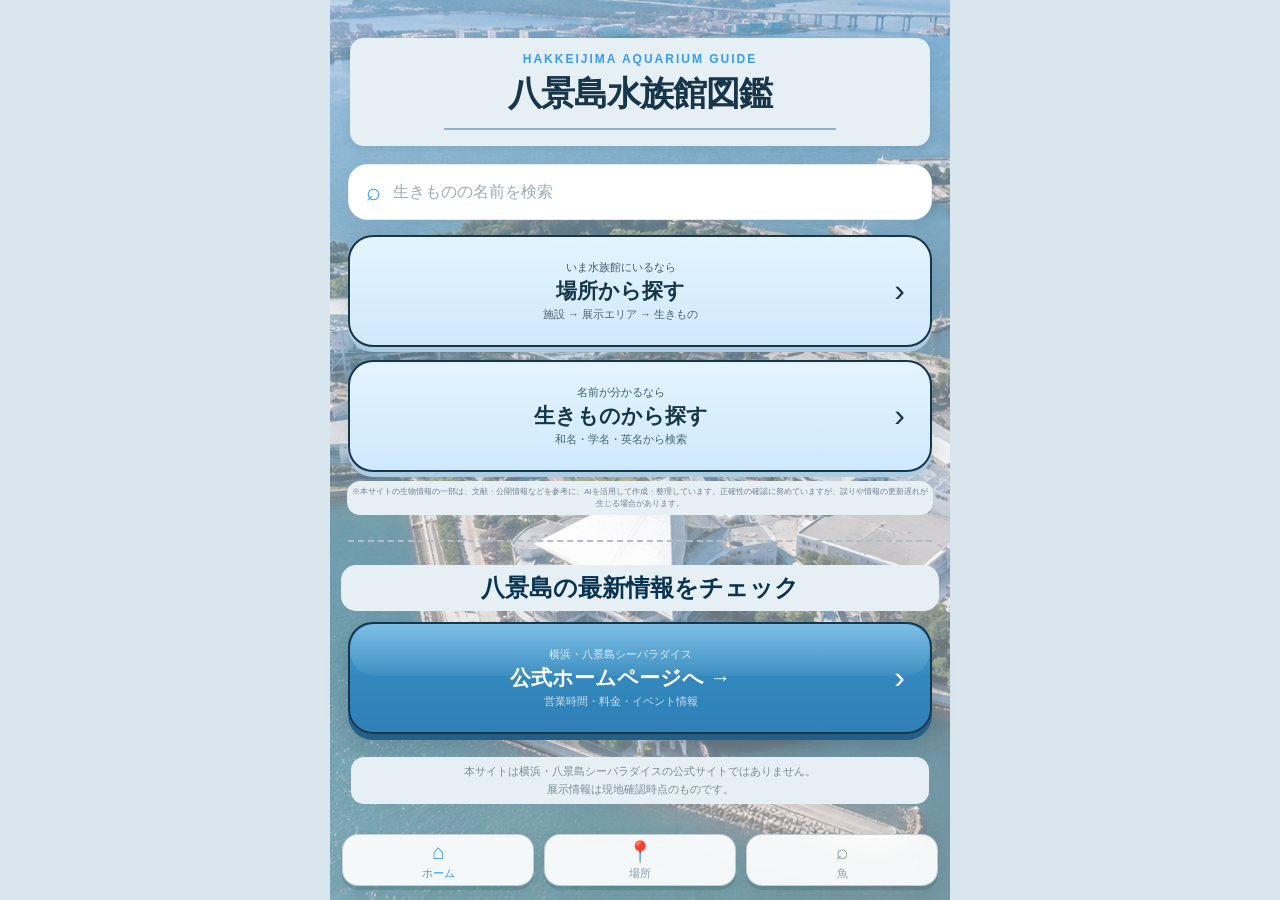
==== commit d7451246: "Add files via upload" ====
--- a/index.html
+++ b/index.html
@@ -4,50 +4,30 @@
 <head>
   <meta charset="UTF-8">
 
-<meta name="viewport"
-      content="width=device-width, initial-scale=1.0">
-
-<!-- 写真登録完了までは検索結果に出さない -->
-<meta name="robots" content="noindex, nofollow">
-
-<title>八景島水族館図鑑 | Creature Guide</title>
-
-<meta name="description" content="横浜・八景島シーパラダイスで展示されている生きものを、展示場所・写真・特徴・豆知識などから探せる非公式の生きもの図鑑です。">
-
-
-<link rel="canonical" href="https://hakkeijima-fish-guide.vercel.app/">
-
-<meta property="og:type" content="website">
-<meta property="og:title" content="八景島水族館図鑑 | Creature Guide">
-<meta property="og:description" content="横浜・八景島シーパラダイスで展示されている生きものを、展示場所・写真・特徴・豆知識などから探せる非公式の生きもの図鑑です。">
-<meta property="og:url" content="https://hakkeijima-fish-guide.vercel.app/">
-<meta property="og:site_name" content="八景島水族館図鑑 | Creature Guide">
-<meta property="og:locale" content="ja_JP">
-
-<meta name="twitter:card" content="summary">
-<meta name="twitter:title" content="八景島水族館図鑑 | Creature Guide">
-<meta name="twitter:description" content="横浜・八景島シーパラダイスで展示されている生きものを、展示場所・写真・特徴・豆知識などから探せる非公式の生きもの図鑑です。">
-
-<link rel="icon" href="data:image/svg+xml,<svg xmlns=%22http://www.w3.org/2000/svg%22 viewBox=%220 0 100 100%22><text y=%22.9em%22 font-size=%2290%22>🐠</text></svg>">
-
-
-<meta name="theme-color" content="#d9e6ed">
-
-
-
-<meta name="mobile-web-app-capable" content="yes">
-<meta name="apple-mobile-web-app-title" content="八景島水族館図鑑">
-
-
+  <meta name="viewport"
+        content="width=device-width, initial-scale=1.0">
+
+  <title>八景島 Fish Guide</title>
 <link rel="stylesheet" href="style.css">
 
+<!-- Vercel Web Analytics -->
+<script>
+  window.va = window.va || function () {
+    (window.vaq = window.vaq || []).push(arguments);
+  };
+</script>
+
+<script
+  defer
+  src="/_vercel/insights/script.js">
+</script>
 
 
 
 
 </head>
 
-<body data-page-bg="home">
+<body>
 
 <header class="app-header home-header">
 
--- a/style.css
+++ b/style.css
@@ -4818,14 +4818,171 @@
     0 3px 12px rgba(23, 54, 74, 0.10) !important;
 }
 
-
-
-
-
-
-
-
-
-
-
-
+/* ========================================
+   背景画像を画面に完全固定
+   スクロールしても背景は動かさない
+======================================== */
+
+/* 写真背景を使うページ */
+body[data-page-bg]:not([data-page-bg="none"]) {
+  position: relative;
+  z-index: 0;
+
+  /* 以前のbody背景を無効化 */
+  background-image: none !important;
+  background-color: transparent !important;
+}
+
+
+/* 画面の後ろに固定背景を1枚置く */
+body[data-page-bg]:not([data-page-bg="none"])::before {
+  content: "";
+
+  position: fixed;
+
+  top: 0;
+  left: 50%;
+
+  transform: translateX(-50%);
+
+  width: min(100vw, 620px);
+  height: 100vh;
+
+  background-size: cover;
+  background-position: center center;
+  background-repeat: no-repeat;
+
+  z-index: -1;
+
+  pointer-events: none;
+}
+
+
+/* ========================================
+   ホーム
+======================================== */
+
+body[data-page-bg="home"]::before {  background-image:
+    linear-gradient(
+      rgba(255, 255, 255, 0.12),
+      rgba(255, 255, 255, 0.28)
+    ),
+    url("images/background-home.png");
+}
+
+/* ========================================
+   アクアミュージアム
+======================================== */
+
+body[data-page-bg="aquamuseum"]::before {
+  background-image:
+    linear-gradient(
+      rgba(230, 239, 244, 0.20),
+      rgba(230, 239, 244, 0.62)
+    ),
+    url("images/background-aquamuseum.png");
+}
+
+
+/* ========================================
+   ドルフィン ファンタジー
+======================================== */
+
+body[data-page-bg="dolphin-fantasy"]::before {
+  background-image:
+    linear-gradient(
+      rgba(255, 255, 255, 0.12),
+      rgba(255, 255, 255, 0.28)
+    ),
+    url("images/background-dolphin-fantasy.png");
+}
+
+/* ========================================
+   うみファーム
+======================================== */
+
+body[data-page-bg="umi-farm"]::before {
+  background-image:
+    linear-gradient(
+      rgba(255, 255, 255, 0.12),
+      rgba(255, 255, 255, 0.28)
+    ),
+    url("images/background-umi-farm.png");
+}
+
+
+/* ========================================
+   ふれあいラグーン
+======================================== */
+
+body[data-page-bg="fureai-lagoon"]::before {
+  background-image:
+    linear-gradient(
+      rgba(255, 255, 255, 0.12),
+      rgba(255, 255, 255, 0.28)
+    ),
+    url("images/background-fureai-lagoon.png");
+}
+
+
+/* ========================================
+   生きもの詳細ページ
+   写真背景なし
+======================================== */
+
+body[data-page-bg="none"] {
+  background-image: none !important;
+  background-color: var(--background) !important;
+}
+
+body[data-page-bg="none"]::before {
+  display: none !important;
+}
+
+
+
+
+
+/* ========================================
+   背景写真の上に白い幕をかける
+======================================== */
+
+body[data-page-bg]:not([data-page-bg="none"]) {
+  isolation: isolate;
+}
+
+
+/* 背景写真を一番後ろへ */
+body[data-page-bg]:not([data-page-bg="none"])::before {
+  z-index: -2 !important;
+}
+
+
+/* 白い半透明の幕 */
+body[data-page-bg]:not([data-page-bg="none"])::after {
+  content: "";
+
+  position: fixed;
+
+  top: 0;
+  left: 50%;
+
+  transform: translateX(-50%);
+
+  width: min(100vw, 620px);
+  height: 100vh;
+
+  background: rgba(255, 255, 255, 0.25);
+
+  z-index: -1;
+
+  pointer-events: none;
+}
+
+
+
+
+
+
+
+
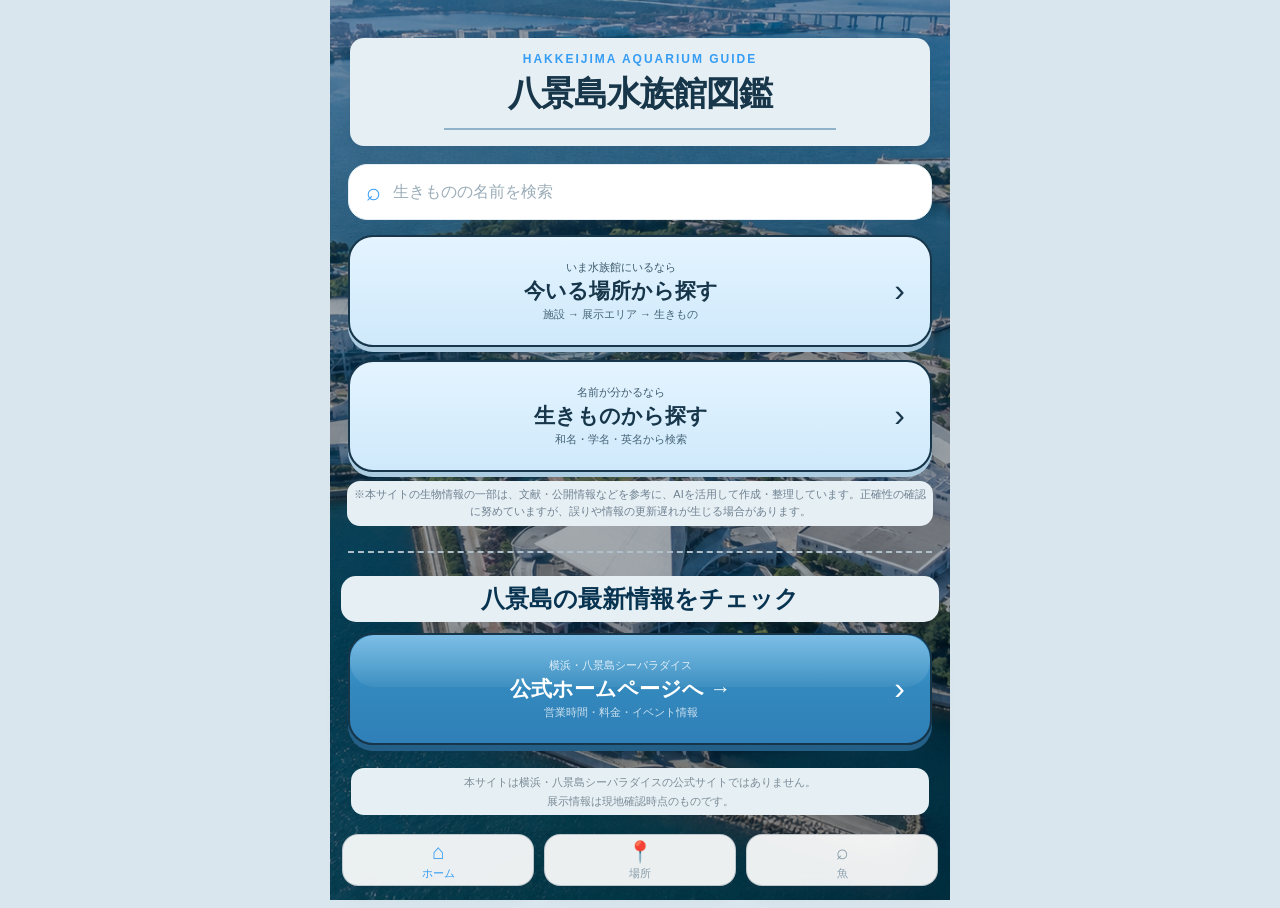
==== commit 2b401d91: "Add files via upload" ====
--- a/index.html
+++ b/index.html
@@ -58,7 +58,7 @@
     </div>
 
 
-    <!-- 場所から探す -->
+    <!--  今いる場所から探す -->
     <button class="main-button place-button">
 
       <div class="button-icon">
@@ -72,7 +72,7 @@
         </span>
 
         <strong>
-          場所から探す
+         今いる場所から探す
         </strong>
 
         <small>
--- a/style.css
+++ b/style.css
@@ -4863,10 +4863,8 @@
 ======================================== */
 
 body[data-page-bg="home"]::before {  background-image:
-    linear-gradient(
-      rgba(255, 255, 255, 0.12),
-      rgba(255, 255, 255, 0.28)
-    ),
+   linear-gradient(rgba(3,20,32,0.28), rgba(3,20,32,0.42)),
+
     url("images/background-home.png");
 }
 
@@ -4876,10 +4874,7 @@
 
 body[data-page-bg="aquamuseum"]::before {
   background-image:
-    linear-gradient(
-      rgba(230, 239, 244, 0.20),
-      rgba(230, 239, 244, 0.62)
-    ),
+   linear-gradient(rgba(3,20,32,0.28), rgba(3,20,32,0.42)),
     url("images/background-aquamuseum.png");
 }
 
@@ -4890,10 +4885,7 @@
 
 body[data-page-bg="dolphin-fantasy"]::before {
   background-image:
-    linear-gradient(
-      rgba(255, 255, 255, 0.12),
-      rgba(255, 255, 255, 0.28)
-    ),
+   linear-gradient(rgba(3,20,32,0.28), rgba(3,20,32,0.42)),
     url("images/background-dolphin-fantasy.png");
 }
 
@@ -4903,10 +4895,7 @@
 
 body[data-page-bg="umi-farm"]::before {
   background-image:
-    linear-gradient(
-      rgba(255, 255, 255, 0.12),
-      rgba(255, 255, 255, 0.28)
-    ),
+    linear-gradient(rgba(3,20,32,0.28), rgba(3,20,32,0.42)),
     url("images/background-umi-farm.png");
 }
 
@@ -4917,10 +4906,7 @@
 
 body[data-page-bg="fureai-lagoon"]::before {
   background-image:
-    linear-gradient(
-      rgba(255, 255, 255, 0.12),
-      rgba(255, 255, 255, 0.28)
-    ),
+    linear-gradient(rgba(3,20,32,0.28), rgba(3,20,32,0.42)),
     url("images/background-fureai-lagoon.png");
 }
 
@@ -4958,31 +4944,1512 @@
 }
 
 
-/* 白い半透明の幕 */
-body[data-page-bg]:not([data-page-bg="none"])::after {
-  content: "";
-
+
+
+/* ========================================
+   参考文献 折りたたみ
+======================================== */
+
+.references-details {
+  width: 100%;
+}
+
+.references-details summary {
+  cursor: pointer;
+  font-weight: 700;
+  font-size: 16px;
+  padding: 14px 0;
+  list-style: none;
+}
+
+.references-details summary::-webkit-details-marker {
+  display: none;
+}
+
+.references-details summary::after {
+  content: "＋";
+  float: right;
+  font-size: 20px;
+  font-weight: 400;
+}
+
+.references-details[open] summary::after {
+  content: "−";
+}
+
+.references-content {
+  padding: 4px 0 8px;
+}
+
+.references-content p {
+  margin: 8px 0;
+  font-size: 13px;
+  line-height: 1.6;
+}
+
+/* ========================================
+   図鑑データ 折りたたみ
+======================================== */
+
+.encyclopedia-details {
+  width: 100%;
+}
+
+.encyclopedia-details summary {
+  cursor: pointer;
+  font-weight: 700;
+  font-size: 16px;
+  padding: 14px 0;
+  list-style: none;
+}
+
+.encyclopedia-details summary::-webkit-details-marker {
+  display: none;
+}
+
+.encyclopedia-details summary::after {
+  content: "＋";
+  float: right;
+  font-size: 20px;
+  font-weight: 400;
+}
+
+.encyclopedia-details[open] summary::after {
+  content: "−";
+}
+
+.encyclopedia-content {
+  padding: 4px 0 8px;
+}
+
+.encyclopedia-content p {
+  margin: 10px 0;
+  font-size: 14px;
+  line-height: 1.7;
+}
+
+/* ========================================
+   生きもの詳細 ミニナビ
+======================================== */
+
+.detail-mini-nav {
+  position: sticky;
+  top: 0;
+  z-index: 50;
+
+  display: flex;
+  gap: 10px;
+
+  width: 100%;
+  overflow-x: auto;
+
+  padding: 12px 10px;
+
+  background: rgba(245, 249, 252, 0.96);
+
+  border-top: 1px solid #d9e5ec;
+  border-bottom: 1px solid #d9e5ec;
+
+  box-sizing: border-box;
+
+  scrollbar-width: none;
+}
+
+.detail-mini-nav::-webkit-scrollbar {
+  display: none;
+}
+
+.detail-mini-nav button {
+  flex: 1 0 auto;
+
+  min-width: 88px;
+
+  padding: 12px 18px;
+
+  border: 2px solid #d5e1e8;
+  border-radius: 999px;
+
+  background: linear-gradient(
+    to bottom,
+    #ffffff,
+    #f7fbfe
+  );
+
+  color: #24465d;
+
+  font-size: 15px;
+  font-weight: 700;
+  line-height: 1.2;
+
+  box-shadow:
+    0 2px 8px rgba(0, 0, 0, 0.06);
+
+  cursor: pointer;
+
+  transition:
+    transform 0.15s ease,
+    box-shadow 0.15s ease,
+    border-color 0.15s ease,
+    background 0.15s ease,
+    color 0.15s ease;
+}
+
+.detail-mini-nav button:hover {
+  border-color: #9fc3dd;
+
+  box-shadow:
+    0 4px 12px rgba(0, 0, 0, 0.10);
+}
+
+.detail-mini-nav button:active {
+  transform: scale(0.97);
+
+  box-shadow:
+    0 2px 6px rgba(0, 0, 0, 0.08);
+}
+
+/* 選択中のボタン */
+.detail-mini-nav button.is-current {
+  border-color: #1f4f73;
+
+  background: linear-gradient(
+    to bottom,
+    #f4fbff,
+    #dff0fb
+  );
+
+  color: #0f3348;
+
+  box-shadow:
+    0 4px 14px rgba(25, 76, 112, 0.20);
+}
+  color: #123952;
+
+  box-shadow:
+    0 3px 10px rgba(25, 76, 112, 0.16);
+}
+
+#detail-trivia,
+#detail-observation,
+#detail-basic,
+#detail-encyclopedia {
+  scroll-margin-top: 84px;
+}
+/* ========================================
+   ページ切り替えアニメーション
+======================================== */
+
+body > header,
+body > main {
+  animation: pageFadeIn 0.2s ease-out;
+}
+
+@keyframes pageFadeIn {
+  from {
+    opacity: 0;
+    transform: translateY(4px);
+  }
+
+  to {
+    opacity: 1;
+    transform: translateY(0);
+  }
+}
+
+
+/* 動きを減らす設定をしている端末では停止 */
+@media (prefers-reduced-motion: reduce) {
+
+  body > header,
+  body > main {
+    animation: none;
+  }
+
+}
+
+
+/* ========================================
+   上へ戻るボタン
+======================================== */
+
+.back-to-top {
   position: fixed;
 
-  top: 0;
-  left: 50%;
-
-  transform: translateX(-50%);
-
-  width: min(100vw, 620px);
-  height: 100vh;
-
-  background: rgba(255, 255, 255, 0.25);
-
-  z-index: -1;
-
+  right: max(
+    16px,
+    calc((100vw - 620px) / 2 + 16px)
+  );
+
+  bottom: 84px;
+
+  z-index: 80;
+
+  width: 46px;
+  height: 46px;
+
+  border: 1px solid #dfe8ed;
+  border-radius: 50%;
+
+  background: rgba(255, 255, 255, 0.96);
+
+  color: #369df5;
+
+  font-size: 22px;
+  font-weight: 700;
+
+  box-shadow:
+    0 4px 16px rgba(0, 0, 0, 0.12);
+
+  cursor: pointer;
+
+  opacity: 0;
+  visibility: hidden;
   pointer-events: none;
-}
-
-
-
-
-
-
-
-
+
+  transform: translateY(8px);
+
+  transition:
+    opacity 0.2s ease,
+    transform 0.2s ease,
+    visibility 0.2s;
+}
+
+
+.back-to-top.is-visible {
+  opacity: 1;
+  visibility: visible;
+  pointer-events: auto;
+
+  transform: translateY(0);
+}
+
+
+.back-to-top:active {
+  transform: scale(0.94);
+}
+
+
+@media (prefers-reduced-motion: reduce) {
+
+  .back-to-top {
+    transition: none;
+  }
+
+}
+
+
+/* ========================================
+   文字ウェイト 最終調整
+======================================== */
+
+/* 通常本文 */
+body,
+p,
+small {
+  font-weight: 400;
+}
+
+/* 大見出し */
+h1,
+.creature-detail-name {
+  font-weight: 700;
+}
+
+/* セクション見出し */
+h2,
+.feature-section h2,
+.official-link-section h2 {
+  font-weight: 700;
+}
+
+/* ホーム・一覧などの主要ボタン名 */
+.button-text strong,
+.creature-card .button-text strong,
+.facility-card .button-text strong,
+.labo-info strong,
+.feature-card strong {
+  font-weight: 700;
+}
+
+/* 補助テキスト */
+.button-text span,
+.button-text small,
+.labo-info small,
+.creature-card .creature-card-feature,
+.detail-location-chip small {
+  font-weight: 500;
+}
+
+/* ミニナビ */
+.detail-mini-nav button {
+  font-weight: 600;
+}
+
+/* 小さなカテゴリ・ラベル類 */
+.small-title,
+.creature-card-badge {
+  font-weight: 600;
+}
+
+/* フッター */
+footer button {
+  font-weight: 500;
+}
+
+footer button.active-footer {
+  font-weight: 600;
+}
+
+
+
+
+
+
+
+
+
+
+
+
+
+.ai-note {
+  font-size: 11px;
+  font-weight: 400;
+  line-height: 1.6;
+}
+
+
+
+
+
+
+
+
+
+
+
+/* ========================================
+   前・次のLABO / エリア
+======================================== */
+
+.area-sequence-nav {
+  margin:
+    34px
+    0
+    16px;
+}
+
+
+/* 前・次ボタン */
+.area-sequence-buttons {
+  display: flex;
+
+  align-items: center;
+
+  gap: 10px;
+}
+
+
+.area-sequence-button {
+  width:
+    calc(50% - 5px);
+
+  min-height:
+    52px;
+
+  padding:
+    12px
+    14px;
+
+  border:
+    1px solid
+    rgba(23, 54, 74, 0.18);
+
+  border-radius:
+    14px;
+
+  background:
+    rgba(255, 255, 255, 0.94);
+
+  color:
+    #17364a;
+
+  font-family:
+    inherit;
+
+  font-size:
+    14px;
+
+  font-weight:
+    600;
+
+  cursor:
+    pointer;
+
+  box-shadow:
+    0 4px 12px
+    rgba(23, 54, 74, 0.08);
+
+  transition:
+    transform 0.15s ease,
+    box-shadow 0.15s ease,
+    border-color 0.15s ease;
+}
+
+
+/* 前だけなら左へ */
+.area-sequence-prev {
+  margin-right:
+    auto;
+
+  text-align:
+    left;
+}
+
+
+/* 次だけなら右へ */
+.area-sequence-next {
+  margin-left:
+    auto;
+
+  text-align:
+    right;
+}
+
+
+.area-sequence-button:hover {
+  border-color:
+    rgba(54, 157, 245, 0.45);
+
+  box-shadow:
+    0 6px 16px
+    rgba(23, 54, 74, 0.11);
+}
+
+
+.area-sequence-button:active {
+  transform:
+    scale(0.97);
+}
+
+
+/* ========================================
+   施設最後の表示
+======================================== */
+
+.area-sequence-end {
+  margin-top:
+    18px;
+
+  padding:
+    22px
+    16px;
+
+  border:
+    1px solid
+    rgba(23, 54, 74, 0.12);
+
+  border-radius:
+    16px;
+
+  background:
+    rgba(255, 255, 255, 0.92);
+
+  text-align:
+    center;
+
+  box-shadow:
+    0 4px 14px
+    rgba(23, 54, 74, 0.06);
+}
+
+
+.area-sequence-end p {
+  margin:
+    0
+    0
+    12px;
+
+  color:
+    #526f82;
+
+  font-size:
+    13px;
+
+  font-weight:
+    500;
+}
+
+
+.area-sequence-end button {
+  border:
+    none;
+
+  background:
+    transparent;
+
+  color:
+    #2f7fb8;
+
+  font-family:
+    inherit;
+
+  font-size:
+    14px;
+
+  font-weight:
+    600;
+
+  cursor:
+    pointer;
+
+  padding:
+    8px
+    12px;
+
+  border-radius:
+    10px;
+}
+
+
+.area-sequence-end button:active {
+  transform:
+    scale(0.97);
+}
+
+
+
+
+
+
+
+
+
+
+/* ========================================
+   詳細ページ「どこにいる？」コンパクト版
+======================================== */
+
+.detail-location-guide {
+  width: min(72%, 300px);
+
+  margin: 9px auto 0;
+  padding: 7px 10px;
+
+  border: 1px solid #dbe7ed;
+  border-radius: 12px;
+
+  background: #ffffff;
+
+  box-shadow:
+    0 3px 10px rgba(23, 54, 74, 0.05);
+}
+
+
+/* 「どこにいる？」 */
+.detail-location-guide-title {
+  text-align: center;
+
+  color: #526f82;
+
+  font-size: 11px;
+  font-weight: 500;
+}
+
+
+/* 展示場所 */
+.detail-location-list {
+  display: flex;
+  justify-content: center;
+  flex-wrap: wrap;
+
+  gap: 5px;
+
+  margin-top: 5px;
+}
+
+
+.detail-location-item {
+  display: flex;
+  flex-direction: column;
+  align-items: center;
+
+  padding: 5px 9px;
+
+  border-radius: 9px;
+
+  background: #f2f8fc;
+}
+
+
+/* LABO 1 */
+.detail-location-item strong {
+  color: #17364a;
+
+  font-size: 13px;
+  font-weight: 700;
+}
+
+
+/* アクアミュージアム */
+.detail-location-item small {
+  margin-top: 1px;
+
+  color: #718896;
+
+  font-size: 9px;
+  font-weight: 400;
+}
+
+
+/* ========================================
+   施設カード 写真付きレイアウト
+======================================== */
+
+.facility-card {
+  position: relative;
+
+  display: grid;
+
+.facility-card {
+  grid-template-columns:
+    88px
+    minmax(0, 1fr)
+    24px;
+  align-items: center;
+
+  gap: 14px;
+
+  min-height: 112px;
+
+  padding:
+    14px
+    18px
+    14px
+    14px;
+}
+
+
+/* ========================================
+   施設写真
+======================================== */
+
+.facility-card-image {
+  position: relative;
+  z-index: 2;
+
+ width: 88px;
+  height: 88px;
+  border-radius: 17px;
+
+  overflow: hidden;
+
+  background: #eaf3f8;
+
+  box-shadow:
+    0 3px 10px
+    rgba(23, 54, 74, 0.12);
+}
+
+
+.facility-card-image img {
+  display: block;
+
+  width: 100%;
+  height: 100%;
+
+  object-fit: cover;
+}
+
+
+/* ========================================
+   施設名・説明
+======================================== */
+
+.facility-card .button-text {
+  position: static;
+
+  inset: auto;
+
+  grid-column: 2;
+
+  width: 100%;
+  height: auto;
+
+  display: flex;
+
+  flex-direction: column;
+
+  align-items: center;
+  justify-content: center;
+
+  text-align: center;
+
+  z-index: 2;
+}
+
+.facility-card .button-text strong {
+  position: static;
+
+  top: auto;
+  left: auto;
+
+  width: 100%;
+
+  transform: none;
+
+  margin: 0;
+
+  color: #083451;
+
+  font-size: 19px;
+  line-height: 1.35;
+
+  font-weight: 700;
+
+ text-align: center;
+}
+
+
+.facility-card .button-text small {
+  position: static;
+
+  top: auto;
+  left: auto;
+
+  width: 100%;
+
+  transform: none;
+
+  margin-top: 5px;
+
+  color: #708795;
+
+  font-size: 11px;
+  line-height: 1.4;
+
+  font-weight: 500;
+
+  text-align: center;
+}
+
+
+/* ========================================
+   右矢印
+======================================== */
+
+.facility-card .arrow {
+  position: static;
+
+  right: auto;
+  top: auto;
+
+  transform: none;
+
+  grid-column: 3;
+
+  align-self: center;
+
+  font-size: 28px;
+
+  z-index: 2;
+}
+
+
+/* ========================================
+   スマホ
+======================================== */
+
+@media (max-width: 500px) {
+
+  .facility-card {
+    grid-template-columns:
+      78px
+      minmax(0, 1fr)
+      22px;
+
+    gap: 12px;
+
+    padding:
+      13px
+      15px
+      13px
+      13px;
+  }
+
+
+  .facility-card-image {
+   width: 78px;
+  height: 78px;
+
+    border-radius: 15px;
+  }
+
+
+  .facility-card .button-text strong {
+    font-size: 18px;
+  }
+
+}
+
+
+/* ========================================
+   FishGuide 最終レスポンシブ調整
+   320px ～ 620px対応
+======================================== */
+
+html {
+  -webkit-text-size-adjust: 100%;
+  text-size-adjust: 100%;
+}
+
+
+/* ========================================
+   画面全体
+======================================== */
+
+body {
+  width: 100%;
+  max-width: 620px;
+
+  overflow-x: hidden;
+
+  padding-bottom:
+    calc(
+      96px
+      +
+      env(safe-area-inset-bottom)
+    );
+}
+
+
+/* 左右余白も画面幅に応じて変化 */
+main {
+  padding-left:
+    clamp(10px, 4vw, 18px);
+
+  padding-right:
+    clamp(10px, 4vw, 18px);
+}
+
+
+.app-header {
+  padding-left:
+    clamp(12px, 4vw, 20px);
+
+  padding-right:
+    clamp(12px, 4vw, 20px);
+}
+
+
+/* ========================================
+   タイトル
+======================================== */
+
+h1 {
+  font-size:
+    clamp(
+      27px,
+      7.5vw,
+      34px
+    );
+
+  line-height: 1.2;
+}
+
+
+.small-title {
+  font-size:
+    clamp(
+      10px,
+      2.8vw,
+      12px
+    );
+}
+
+
+/* ========================================
+   共通ボタン
+======================================== */
+
+.main-button {
+  min-height:
+    clamp(
+      92px,
+      27vw,
+      112px
+    );
+
+  padding:
+    clamp(
+      12px,
+      4vw,
+      18px
+    );
+
+  gap:
+    clamp(
+      8px,
+      3vw,
+      14px
+    );
+
+  border-radius:
+    clamp(
+      18px,
+      5vw,
+      25px
+    );
+}
+
+
+/* Grid内で文字がはみ出さない */
+.main-button > *,
+.facility-card > *,
+.creature-card > *,
+.labo-card > * {
+  min-width: 0;
+}
+
+
+.button-text strong {
+  font-size:
+    clamp(
+      17px,
+      5vw,
+      21px
+    );
+
+  line-height: 1.25;
+}
+
+
+.button-text span,
+.button-text small {
+  font-size:
+    clamp(
+      10px,
+      2.8vw,
+      11px
+    );
+}
+
+
+/* ========================================
+   検索
+======================================== */
+
+.search-box {
+  height:
+    clamp(
+      50px,
+      15vw,
+      56px
+    );
+
+  padding-left:
+    clamp(13px, 4vw, 17px);
+
+  padding-right:
+    clamp(13px, 4vw, 17px);
+}
+
+
+/*
+  iPhoneで入力時に勝手にズームされるのを防ぐ
+*/
+.search-box input {
+  font-size: 16px;
+}
+
+
+/* ========================================
+   施設カード
+======================================== */
+
+.facility-card {
+  grid-template-columns:
+    clamp(
+      64px,
+      20vw,
+      88px
+    )
+    minmax(0, 1fr)
+    clamp(
+      18px,
+      5vw,
+      24px
+    );
+
+  gap:
+    clamp(
+      8px,
+      2.5vw,
+      14px
+    );
+
+  min-height:
+    clamp(
+      100px,
+      30vw,
+      124px
+    );
+
+  padding:
+    clamp(
+      10px,
+      3vw,
+      14px
+    )
+    clamp(
+      11px,
+      3.5vw,
+      18px
+    );
+}
+
+
+/* 施設写真 */
+.facility-card-image {
+  width:
+    clamp(
+      64px,
+      20vw,
+      88px
+    );
+
+  height:
+    clamp(
+      64px,
+      20vw,
+      88px
+    );
+
+  border-radius:
+    clamp(
+      13px,
+      4vw,
+      17px
+    );
+}
+
+
+/* 施設名 */
+.facility-card .button-text strong {
+  font-size:
+    clamp(
+      14px,
+      4.5vw,
+      19px
+    );
+
+  line-height: 1.25;
+
+  letter-spacing: -0.02em;
+
+  white-space: nowrap;
+}
+
+
+/* 説明 */
+.facility-card .button-text small {
+  font-size:
+    clamp(
+      9px,
+      2.8vw,
+      11px
+    );
+
+  white-space: nowrap;
+}
+
+
+/* ========================================
+   LABO / エリアカード
+======================================== */
+
+.labo-card {
+  padding:
+    clamp(
+      10px,
+      3.5vw,
+      14px
+    );
+
+  gap:
+    clamp(
+      8px,
+      3vw,
+      13px
+    );
+
+  border-radius:
+    clamp(
+      16px,
+      5vw,
+      19px
+    );
+}
+
+
+.labo-info strong {
+  font-size:
+    clamp(
+      14px,
+      4.2vw,
+      16px
+    );
+}
+
+
+.labo-info small {
+  font-size:
+    clamp(
+      9px,
+      2.8vw,
+      11px
+    );
+}
+
+
+/* ========================================
+   生きものカード
+======================================== */
+
+.creature-card {
+  grid-template-columns:
+    clamp(
+      82px,
+      28vw,
+      120px
+    )
+    minmax(0, 1fr)
+    20px;
+
+  min-height: auto;
+
+  gap:
+    clamp(
+      8px,
+      3vw,
+      16px
+    );
+
+  padding:
+    clamp(
+      9px,
+      3vw,
+      12px
+    );
+}
+
+
+/* 生きもの写真 */
+.creature-card .fish-list-image {
+  width:
+    clamp(
+      82px,
+      28vw,
+      120px
+    );
+
+  height:
+    clamp(
+      70px,
+      23vw,
+      100px
+    );
+
+  border-radius:
+    clamp(
+      13px,
+      4vw,
+      18px
+    );
+}
+
+
+/* 生きもの名 */
+.creature-card .button-text strong {
+  font-size:
+    clamp(
+      16px,
+      5vw,
+      22px
+    );
+
+  line-height: 1.25;
+
+  text-wrap: balance;
+}
+
+
+/* 特徴文 */
+.creature-card .creature-card-feature {
+  font-size:
+    clamp(
+      11px,
+      3.6vw,
+      15px
+    );
+
+  line-height: 1.35;
+}
+
+
+/* ========================================
+   詳細ページ
+======================================== */
+
+.creature-detail-name {
+  font-size:
+    clamp(
+      27px,
+      8vw,
+      36px
+    );
+}
+
+
+/* 「どこにいる？」 */
+.detail-location-guide {
+  width:
+    min(
+      78%,
+      300px
+    );
+
+  padding:
+    clamp(
+      6px,
+      2vw,
+      9px
+    )
+    clamp(
+      8px,
+      3vw,
+      12px
+    );
+}
+
+
+/* 詳細ナビは改行せず横スクロール */
+.detail-mini-nav {
+  gap:
+    clamp(
+      5px,
+      2vw,
+      10px
+    );
+
+  padding:
+    9px
+    clamp(
+      6px,
+      2vw,
+      10px
+    );
+}
+
+
+.detail-mini-nav button {
+  min-width:
+    clamp(
+      72px,
+      22vw,
+      88px
+    );
+
+  padding:
+    10px
+    clamp(
+      11px,
+      3vw,
+      18px
+    );
+
+  font-size:
+    clamp(
+      12px,
+      3.7vw,
+      15px
+    );
+}
+
+
+/* ========================================
+   下部ナビ
+======================================== */
+
+footer {
+  width:
+    min(
+      100%,
+      620px
+    );
+
+  height: auto;
+
+  min-height: 76px;
+
+  padding:
+    8px
+    clamp(
+      6px,
+      3vw,
+      12px
+    )
+    calc(
+      10px
+      +
+      env(safe-area-inset-bottom)
+    );
+
+  gap:
+    clamp(
+      5px,
+      2.5vw,
+      10px
+    );
+}
+
+
+footer button {
+  min-width: 0;
+  min-height: 52px;
+
+  padding:
+    5px
+    3px;
+
+  border-radius:
+    clamp(
+      13px,
+      4vw,
+      16px
+    );
+
+  font-size:
+    clamp(
+      9px,
+      2.8vw,
+      11px
+    );
+}
+
+
+/* SVG化した場合にも対応 */
+.footer-icon,
+footer button span {
+  font-size:
+    clamp(
+      18px,
+      5vw,
+      21px
+    );
+}
+
+
+/* ========================================
+   かなり小さいスマホ
+   320〜350px前後
+======================================== */
+
+@media (max-width: 350px) {
+
+  .facility-card {
+    grid-template-columns:
+      60px
+      minmax(0, 1fr)
+      18px;
+
+    gap: 7px;
+  }
+
+
+  .facility-card-image {
+    width: 60px;
+    height: 60px;
+  }
+
+
+  .facility-card .button-text strong {
+    font-size: 13.5px;
+  }
+
+
+  .facility-card .button-text small {
+    font-size: 9px;
+  }
+
+
+  footer {
+    gap: 5px;
+  }
+
+}
+
+/* ========================================
+   全端末 共通タップフィードバック
+======================================== */
+
+button,
+a {
+  -webkit-tap-highlight-color:
+    transparent;
+
+  touch-action:
+    manipulation;
+}
+
+
+/* タップされた瞬間 */
+button.is-pressing,
+a.is-pressing {
+  transform:
+    translateY(2px)
+    scale(0.975)
+    !important;
+
+  opacity:
+    0.90;
+
+  transition:
+    transform 0.10s ease,
+    opacity 0.10s ease
+    !important;
+}
+
+
+/* 指を離すとふわっと戻る */
+button,
+a {
+  transition:
+    transform 0.14s ease,
+    opacity 0.14s ease,
+    box-shadow 0.14s ease;
+}
+
+
+/* 動きを減らす設定では演出しない */
+@media (prefers-reduced-motion: reduce) {
+
+  button.is-pressing,
+  a.is-pressing {
+    transform:
+      none
+      !important;
+
+    opacity:
+      1;
+  }
+
+}
+
+
+
+
+
+
+
+
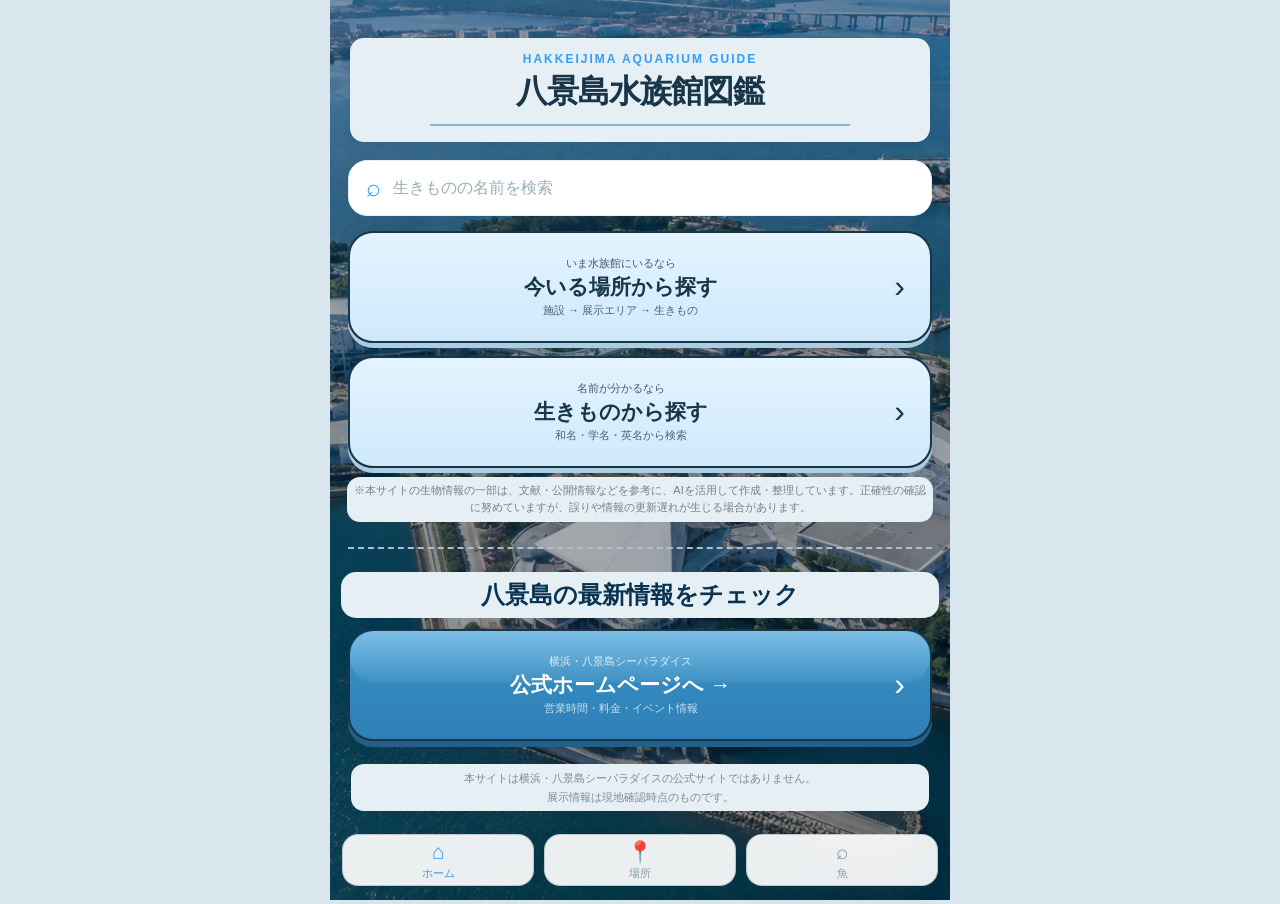
==== commit 092b3fe8: "Add files via upload" ====
--- a/index.html
+++ b/index.html
@@ -34,9 +34,30 @@
     <div>
       <p class="small-title"> HAKKEIJIMA AQUARIUM GUIDE</p>
 
-      <h1>
+<h1
+  style="
+    white-space: nowrap !important;
+    width: 90% !important;
+    max-width: 420px !important;
+    margin-left: auto !important;
+    margin-right: auto !important;
+    font-size: clamp(24px, 7.4vw, 32px) !important;
+    line-height: 1.15 !important;
+    letter-spacing: -0.03em !important;
+  "
+>
   八景島水族館図鑑
 </h1>
+
+
+
+
+
+
+
+
+
+
     </div>
 
    
--- a/style.css
+++ b/style.css
@@ -6447,9 +6447,235 @@
 }
 
 
-
-
-
-
-
-
+/* ========================================
+   小さいスマホ
+   長い施設名のはみ出し防止
+======================================== */
+
+@media (max-width: 430px) {
+
+  .facility-card .button-text {
+    min-width: 0;
+  }
+
+  .facility-card[data-facility="dolphin-fantasy"]
+  .button-text strong {
+    white-space: normal;
+
+    font-size:
+      clamp(
+        14px,
+        4.2vw,
+        17px
+      );
+
+    line-height: 1.2;
+
+    text-align: center;
+
+    text-wrap: balance;
+  }
+
+}
+
+
+
+/* ========================================
+   施設カード 文字はみ出し 最終修正
+======================================== */
+
+.facility-card {
+  display: grid !important;
+
+  grid-template-columns:
+    clamp(64px, 20vw, 88px)
+    minmax(0, 1fr)
+    22px !important;
+}
+
+
+/* 文字は必ず中央列だけに入れる */
+.facility-card .button-text {
+  position: static !important;
+
+  grid-column: 2 !important;
+  grid-row: 1 !important;
+
+  width: 100% !important;
+  max-width: 100% !important;
+
+  min-width: 0 !important;
+
+  transform: none !important;
+
+  overflow: hidden;
+
+  display: flex !important;
+  flex-direction: column;
+  align-items: center;
+  justify-content: center;
+
+  text-align: center;
+}
+
+
+/* 施設名 */
+.facility-card .button-text strong {
+  position: static !important;
+
+  width: 100% !important;
+  max-width: 100% !important;
+
+  transform: none !important;
+
+  margin: 0;
+
+  white-space: normal !important;
+
+  overflow-wrap: normal;
+  word-break: keep-all;
+
+  text-align: center !important;
+
+  font-size:
+    clamp(
+      14px,
+      4.4vw,
+      19px
+    );
+
+  line-height: 1.2;
+}
+
+
+/* 説明文 */
+.facility-card .button-text small {
+  position: static !important;
+
+  width: 100% !important;
+
+  transform: none !important;
+
+  white-space: normal !important;
+
+  text-align: center !important;
+}
+
+
+/* 写真は左列から動かさない */
+.facility-card-image {
+  grid-column: 1 !important;
+  grid-row: 1 !important;
+}
+
+
+/* 矢印は右列から動かさない */
+.facility-card .arrow {
+  position: static !important;
+
+  grid-column: 3 !important;
+  grid-row: 1 !important;
+
+  transform: none !important;
+}
+
+
+/* ========================================
+   小さいスマホ
+======================================== */
+
+@media (max-width: 430px) {
+
+  .facility-card .button-text strong {
+    font-size:
+      clamp(
+        13px,
+        4.15vw,
+        17px
+      );
+  }
+
+}
+
+
+
+
+
+
+
+
+
+/* ========================================
+   ドルフィンファンタジー
+   小型スマホでは確実に2行
+======================================== */
+
+.dolphin-mobile-break {
+  display: none;
+}
+
+.dolphin-desktop-space {
+  display: inline;
+}
+
+
+@media (max-width: 430px) {
+
+  .dolphin-mobile-break {
+    display: block;
+  }
+
+  .dolphin-desktop-space {
+    display: none;
+  }
+
+
+  .facility-card[data-facility="dolphin-fantasy"]
+  .button-text strong {
+
+    font-size:
+      clamp(
+        15px,
+        4.5vw,
+        17px
+      );
+
+    line-height: 1.15;
+
+    white-space: normal !important;
+
+    text-align: center;
+  }
+
+}
+
+/* ========================================
+   ホームタイトル
+   スマホで1行固定
+======================================== */
+
+.home-header h1 {
+  width: 100% !important;
+  max-width: none !important;
+
+  white-space: nowrap;
+
+  font-size:
+    clamp(
+      25px,
+      7.8vw,
+      34px
+    );
+
+  line-height: 1.15;
+
+  letter-spacing: -0.03em;
+
+  text-align: center;
+}]
+
+
+
+
+
+
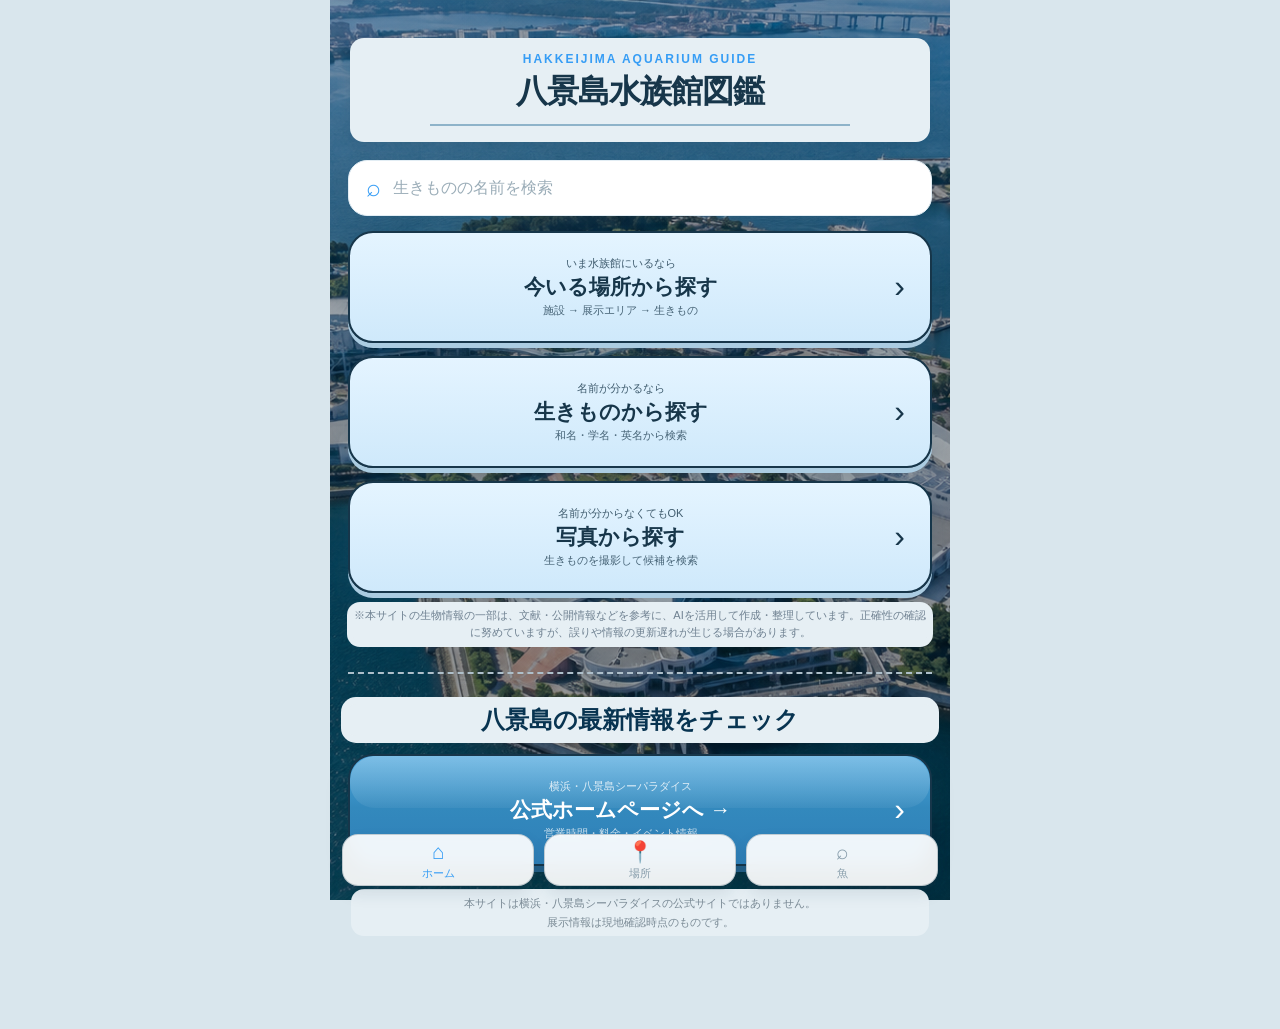
==== commit ee4ba1e6: "Add files via upload" ====
--- a/index.html
+++ b/index.html
@@ -139,6 +139,54 @@
     </button>
 
 
+<!-- 写真から探す -->
+<button
+  class="main-button fish-button photo-search-button"
+  type="button"
+  onclick="openPhotoPicker('photo-search-input')"
+>
+
+  <div class="button-icon">
+    📷
+  </div>
+
+  <div class="button-text">
+
+    <span>
+      名前が分からなくてもOK
+    </span>
+
+    <strong>
+      写真から探す
+    </strong>
+
+    <small>
+      生きものを撮影して候補を検索
+    </small>
+
+  </div>
+
+  <div class="arrow">
+    ›
+  </div>
+
+</button>
+
+
+<input
+  id="photo-search-input"
+  type="file"
+  accept="image/*"
+  capture="environment"
+  onchange="handlePhotoFile(this)"
+  hidden
+>
+
+
+
+
+
+
     <p class="ai-note">
       ※本サイトの生物情報の一部は、文献・公開情報などを参考に、AIを活用して作成・整理しています。正確性の確認に努めていますが、誤りや情報の更新遅れが生じる場合があります。
     </p>
--- a/style.css
+++ b/style.css
@@ -6602,80 +6602,727 @@
 
 
 
-
-
-
-/* ========================================
-   ドルフィンファンタジー
+/* ========================================
+   4施設
    小型スマホでは確実に2行
 ======================================== */
 
-.dolphin-mobile-break {
+.facility-mobile-break {
   display: none;
 }
 
-.dolphin-desktop-space {
+.facility-desktop-space {
   display: inline;
 }
 
 
 @media (max-width: 430px) {
 
-  .dolphin-mobile-break {
+  .facility-mobile-break {
     display: block;
   }
 
-  .dolphin-desktop-space {
+  .facility-desktop-space {
     display: none;
   }
 
-
-  .facility-card[data-facility="dolphin-fantasy"]
-  .button-text strong {
-
-    font-size:
-      clamp(
-        15px,
-        4.5vw,
-        17px
-      );
-
-    line-height: 1.15;
-
-    white-space: normal !important;
-
-    text-align: center;
+}
+
+
+
+
+
+
+
+
+
+/* ========================================
+   写真から探す
+======================================== */
+
+
+/* ホームの写真検索ボタン */
+
+
+
+
+
+
+  color: #17364a;
+
+  border:
+    2px solid #17364a;
+
+  box-shadow:
+    0 5px 0 #abcce1,
+    0 10px 20px
+      rgba(40, 90, 120, 0.14);
+}
+
+
+.home-main
+.photo-search-button:active {
+
+  transform:
+    translateY(4px);
+
+  box-shadow:
+    0 1px 0 #abcce1,
+    0 5px 10px
+      rgba(40, 90, 120, 0.12);
+}
+
+
+.home-main
+.photo-search-button
+.button-text {
+
+  text-align: center;
+  align-items: center;
+}
+
+
+.home-main
+.photo-search-button
+.button-text span,
+
+.home-main
+.photo-search-button
+.button-text strong,
+
+.home-main
+.photo-search-button
+.button-text small {
+
+  width: 100%;
+
+  text-align: center;
+
+  color: #17364a;
+}
+
+
+/* ========================================
+   写真確認画面
+======================================== */
+
+.photo-search-header {
+
+  justify-content: center;
+
+  text-align: center;
+}
+
+
+.photo-search-header > div {
+
+  width: 100%;
+}
+
+
+.photo-search-header h1 {
+
+  width: 72%;
+  max-width: 420px;
+
+  margin:
+    0
+    auto;
+
+  padding:
+    0
+    0
+    14px;
+
+  border-bottom:
+    2px solid #8eb3c9;
+
+  text-align: center;
+}
+
+
+.photo-preview-card {
+
+  padding: 16px;
+
+  background: #ffffff;
+
+  border:
+    2px solid #17364a;
+
+  border-radius: 24px;
+
+  box-shadow:
+    0 6px 0
+      rgba(23, 54, 74, 0.16),
+    0 12px 22px
+      rgba(40, 90, 120, 0.12);
+}
+
+
+.photo-preview-label {
+
+  margin:
+    0
+    0
+    12px;
+
+  text-align: center;
+
+  font-size: 14px;
+  font-weight: 800;
+
+  color: #17364a;
+}
+
+
+.photo-search-preview {
+
+  display: block;
+
+  width: 100%;
+  max-height: 420px;
+
+  object-fit: contain;
+
+  border-radius: 18px;
+
+  background: #eaf6ff;
+}
+
+
+.photo-preview-help {
+
+  margin:
+    12px
+    4px
+    0;
+
+  text-align: center;
+
+  color: #60798a;
+
+  font-size: 12px;
+  line-height: 1.6;
+}
+
+
+/* ボタン2個 */
+
+.photo-search-actions {
+
+  display: grid;
+
+  grid-template-columns:
+    1fr
+    1fr;
+
+  gap: 10px;
+
+  margin-top: 18px;
+}
+
+
+.photo-search-actions button {
+
+  min-height: 54px;
+
+  padding:
+    10px
+    12px;
+
+  border-radius: 16px;
+
+  font-size: 14px;
+  font-weight: 800;
+
+  cursor: pointer;
+}
+
+
+.photo-search-secondary {
+
+  background: #ffffff;
+
+  color: #17364a;
+
+  border:
+    2px solid #17364a;
+}
+
+
+.photo-search-primary {
+
+  background: #369df5;
+
+  color: #ffffff;
+
+  border:
+    2px solid #17364a;
+}
+
+
+.photo-search-primary:disabled {
+
+  opacity: 0.45;
+
+  cursor: default;
+}
+
+
+.photo-search-coming-soon {
+
+  margin:
+    16px
+    6px
+    0;
+
+  text-align: center;
+
+  color: #6f8191;
+
+  font-size: 11px;
+  line-height: 1.6;
+}
+
+/* ========================================
+   写真検索
+   検索中
+======================================== */
+
+.photo-search-loading {
+
+  margin-top: 40px;
+
+  padding:
+    50px
+    20px;
+
+  background: #ffffff;
+
+  border:
+    2px solid #17364a;
+
+  border-radius: 25px;
+
+  text-align: center;
+
+  box-shadow:
+    0 6px 0
+      rgba(23, 54, 74, 0.16),
+    0 12px 22px
+      rgba(40, 90, 120, 0.12);
+}
+
+
+.photo-search-loading h2 {
+
+  margin:
+    20px
+    0
+    8px;
+
+  color: #17364a;
+
+  font-size: 21px;
+}
+
+
+.photo-search-loading p {
+
+  margin: 0;
+
+  color: #60798a;
+
+  font-size: 13px;
+
+  line-height: 1.7;
+}
+
+
+.photo-search-spinner {
+
+  width: 48px;
+  height: 48px;
+
+  margin:
+    0
+    auto;
+
+  border:
+    5px solid #d7eaf5;
+
+  border-top-color:
+    #369df5;
+
+  border-radius: 50%;
+
+  animation:
+    photo-search-spin
+    0.8s
+    linear
+    infinite;
+}
+
+
+@keyframes photo-search-spin {
+
+  to {
+    transform:
+      rotate(360deg);
   }
 
 }
 
-/* ========================================
-   ホームタイトル
-   スマホで1行固定
-======================================== */
-
-.home-header h1 {
-  width: 100% !important;
-  max-width: none !important;
-
-  white-space: nowrap;
-
-  font-size:
-    clamp(
-      25px,
-      7.8vw,
-      34px
+
+/* ========================================
+   検索に使った写真
+======================================== */
+
+.photo-result-query {
+
+  margin-bottom: 18px;
+
+  padding: 12px;
+
+  background: #ffffff;
+
+  border-radius: 20px;
+
+  border:
+    1px solid #d8e7f0;
+
+  text-align: center;
+}
+
+
+.photo-result-query small {
+
+  display: block;
+
+  margin-bottom: 8px;
+
+  color: #60798a;
+
+  font-size: 11px;
+  font-weight: 700;
+}
+
+
+.photo-result-query img {
+
+  display: block;
+
+  width: 100%;
+  max-height: 220px;
+
+  object-fit: contain;
+
+  border-radius: 15px;
+
+  background: #eaf6ff;
+}
+
+
+/* ========================================
+   結果タイトル
+======================================== */
+
+.photo-result-heading {
+
+  margin-bottom: 15px;
+
+  text-align: center;
+}
+
+
+.photo-result-heading span {
+
+  display: inline-block;
+
+  padding:
+    4px
+    10px;
+
+  background: #369df5;
+
+  color: #ffffff;
+
+  border-radius: 999px;
+
+  font-size: 10px;
+  font-weight: 800;
+}
+
+
+.photo-result-heading h2 {
+
+  margin:
+    8px
+    0
+    4px;
+
+  color: #17364a;
+
+  font-size: 22px;
+}
+
+
+.photo-result-heading p {
+
+  margin: 0;
+
+  color: #60798a;
+
+  font-size: 12px;
+}
+
+
+/* ========================================
+   ランキング
+======================================== */
+
+.photo-result-list {
+
+  display: grid;
+
+  gap: 14px;
+}
+
+
+.photo-result-card {
+
+  position: relative;
+
+  display: grid;
+
+  grid-template-columns:
+    52px
+    105px
+    minmax(0, 1fr);
+
+  align-items: center;
+
+  gap: 12px;
+
+  padding: 13px;
+
+  background: #ffffff;
+
+  border:
+    2px solid #17364a;
+
+  border-radius: 22px;
+
+  box-shadow:
+    0 5px 0
+      rgba(23, 54, 74, 0.16),
+    0 10px 18px
+      rgba(40, 90, 120, 0.12);
+}
+
+
+.photo-result-rank {
+
+  color: #369df5;
+
+  font-size: 30px;
+  font-weight: 900;
+
+  text-align: center;
+}
+
+
+.photo-result-rank span {
+
+  font-size: 12px;
+}
+
+
+.photo-result-image {
+
+  width: 105px;
+  height: 88px;
+
+  overflow: hidden;
+
+  display: flex;
+  align-items: center;
+  justify-content: center;
+
+  border-radius: 15px;
+
+  background: #eaf6ff;
+
+  font-size: 30px;
+}
+
+
+.photo-result-image img {
+
+  width: 100%;
+  height: 100%;
+
+  object-fit: cover;
+}
+
+
+.photo-result-info {
+
+  min-width: 0;
+
+  text-align: center;
+}
+
+
+.photo-result-info small {
+
+  display: block;
+
+  margin-bottom: 3px;
+
+  color: #60798a;
+
+  font-size: 11px;
+  font-weight: 700;
+}
+
+
+.photo-result-info strong {
+
+  display: block;
+
+  color: #17364a;
+
+  font-size: 18px;
+  line-height: 1.25;
+
+  word-break: keep-all;
+}
+
+
+.photo-result-info button {
+
+  margin-top: 8px;
+
+  padding:
+    7px
+    12px;
+
+  border:
+    1.5px solid #369df5;
+
+  border-radius: 999px;
+
+  background: #eaf6ff;
+
+  color: #167bc9;
+
+  font-size: 11px;
+  font-weight: 800;
+
+  cursor: pointer;
+}
+
+
+/* ========================================
+   注意書き・再検索
+======================================== */
+
+.photo-result-warning {
+
+  margin:
+    18px
+    5px;
+
+  color: #6f8191;
+
+  font-size: 10px;
+  line-height: 1.6;
+
+  text-align: center;
+}
+
+
+.photo-search-again {
+
+  width: 100%;
+
+  min-height: 58px;
+
+  margin-bottom: 20px;
+
+  border:
+    2px solid #17364a;
+
+  border-radius: 18px;
+
+  background:
+    linear-gradient(
+      180deg,
+      #e4f4ff,
+      #cfe9fb
     );
 
-  line-height: 1.15;
-
-  letter-spacing: -0.03em;
-
-  text-align: center;
-}]
-
-
-
-
-
-
+  color: #17364a;
+
+  font-size: 15px;
+  font-weight: 800;
+
+  box-shadow:
+    0 4px 0 #abcce1;
+
+  cursor: pointer;
+}
+
+
+.photo-search-again:active {
+
+  transform:
+    translateY(3px);
+
+  box-shadow:
+    0 1px 0 #abcce1;
+}
+
+
+/* 小さいスマホ */
+
+@media (max-width: 400px) {
+
+  .photo-result-card {
+
+    grid-template-columns:
+      42px
+      82px
+      minmax(0, 1fr);
+
+    gap: 8px;
+
+    padding: 10px;
+  }
+
+
+  .photo-result-image {
+
+    width: 82px;
+    height: 74px;
+  }
+
+
+  .photo-result-info strong {
+
+    font-size: 15px;
+  }
+
+}
+
+
+
+
+
+
+
+
+
+
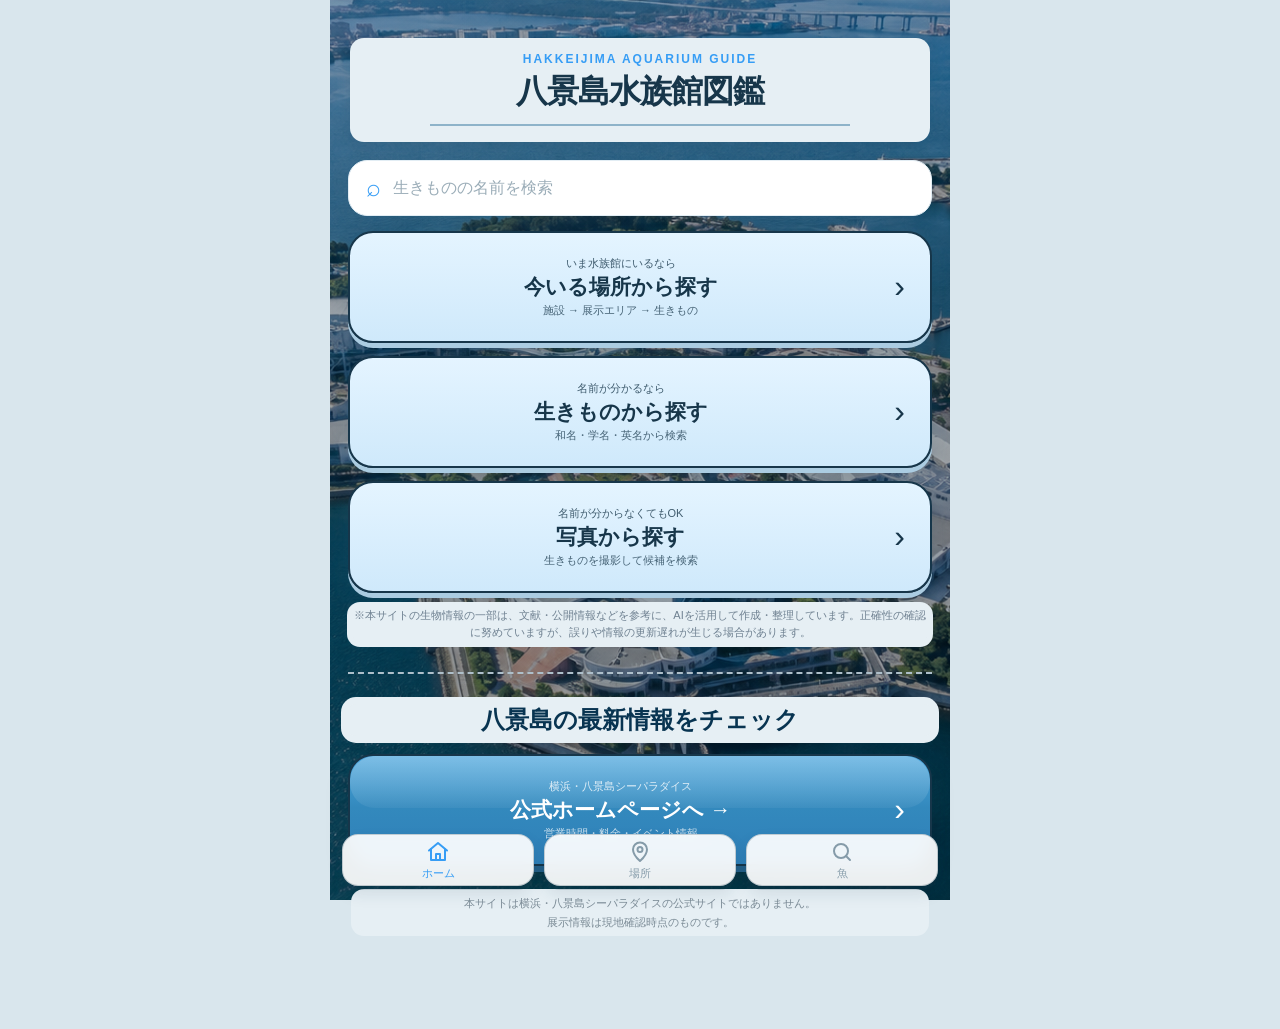
==== commit 3b4b77fa: "Add files via upload" ====
--- a/index.html
+++ b/index.html
@@ -143,7 +143,7 @@
 <button
   class="main-button fish-button photo-search-button"
   type="button"
-  onclick="openPhotoPicker('photo-search-input')"
+  onclick="showPhotoCamera()"
 >
 
   <div class="button-icon">
@@ -256,17 +256,17 @@
   <footer>
 
     <button>
-      <span>⌂</span>
+      <span><svg class="footer-icon" viewBox="0 0 24 24" aria-hidden="true"><path d="M3 10.5 12 3l9 7.5"/><path d="M5 9.5V20h14V9.5"/><path d="M10 20v-6h4v6"/></svg></span>
       ホーム
     </button>
 
     <button>
-      <span>📍</span>
+      <span><svg class="footer-icon" viewBox="0 0 24 24" aria-hidden="true"><path d="M12 21s-7-6.2-7-11.5a7 7 0 0 1 14 0C19 14.8 12 21 12 21z"/><circle cx="12" cy="9.5" r="2.5"/></svg></span>
       場所
     </button>
 
     <button>
-      <span>⌕</span>
+      <span><svg class="footer-icon" viewBox="0 0 24 24" aria-hidden="true"><circle cx="11" cy="11" r="7"/><path d="m20 20-4-4"/></svg></span>
       魚
     </button>
 
--- a/style.css
+++ b/style.css
@@ -809,13 +809,11 @@
   align-items: center;
 }
 
-.facility-list .button-text span,
 .facility-list .button-text strong,
 .facility-list .button-text small {
   width: 100%;
   text-align: center;
 }
-
 /* ========================================
    施設カラー
 ======================================== */
@@ -3053,7 +3051,6 @@
   align-items: center;
 }
 
-.facility-list .button-text span,
 .facility-list .button-text strong,
 .facility-list .button-text small {
   width: 100%;
@@ -7317,12 +7314,1481 @@
 
 }
 
-
-
-
-
-
-
-
-
-
+/* ========================================
+   FishGuide専用カメラ
+======================================== */
+
+.photo-camera-main {
+  padding-bottom: 35px;
+}
+
+
+.photo-camera-card {
+  overflow: hidden;
+
+  background: #ffffff;
+
+  border: 2px solid #17364a;
+
+  border-radius: 26px;
+
+  box-shadow:
+    0 6px 0 rgba(23,54,74,.16),
+    0 12px 25px rgba(20,70,100,.15);
+}
+
+
+.photo-camera-view {
+  position: relative;
+
+  width: 100%;
+
+  aspect-ratio: 3 / 4;
+
+  overflow: hidden;
+
+  background: #0b1821;
+}
+
+
+.photo-camera-view video {
+  display: block;
+
+  width: 100%;
+  height: 100%;
+
+  object-fit: cover;
+}
+
+
+.photo-camera-message {
+  position: absolute;
+
+  inset: 0;
+
+  display: flex;
+
+  align-items: center;
+  justify-content: center;
+
+  padding: 30px;
+
+  color: #ffffff;
+
+  font-size: 14px;
+  font-weight: 700;
+
+  line-height: 1.6;
+
+  text-align: center;
+
+  background:
+    rgba(5,20,30,.65);
+}
+
+
+.photo-camera-help {
+  margin: 0;
+
+  padding: 14px 18px;
+
+  color: #60798a;
+
+  font-size: 12px;
+
+  line-height: 1.6;
+
+  text-align: center;
+}
+
+
+.photo-camera-actions {
+  position: relative;
+
+  display: grid;
+
+  grid-template-columns:
+    1fr
+    92px
+    1fr;
+
+  align-items: center;
+
+  margin-top: 22px;
+
+  min-height: 92px;
+}
+
+
+.photo-camera-library {
+  grid-column: 1;
+
+  display: flex;
+
+  flex-direction: column;
+
+  align-items: center;
+
+  justify-content: center;
+
+  gap: 5px;
+
+  min-height: 70px;
+
+  padding: 8px 12px;
+
+  border: 2px solid #17364a;
+
+  border-radius: 18px;
+
+  background: #ffffff;
+
+  color: #17364a;
+
+  font-size: 12px;
+
+  font-weight: 800;
+
+  cursor: pointer;
+}
+
+
+.photo-camera-library span {
+  font-size: 23px;
+}
+
+
+.photo-camera-shutter {
+  grid-column: 2;
+
+  justify-self: center;
+
+  width: 72px;
+  height: 72px;
+
+  padding: 6px;
+
+  border: 4px solid #ffffff;
+
+  border-radius: 50%;
+
+  background: transparent;
+
+  box-shadow:
+    0 0 0 3px #17364a;
+
+  cursor: pointer;
+}
+
+
+.photo-camera-shutter span {
+  display: block;
+
+  width: 100%;
+  height: 100%;
+
+  border-radius: 50%;
+
+  background: #ffffff;
+
+  border: 2px solid #d5e7f2;
+}
+
+
+.photo-camera-shutter:active span {
+  transform: scale(.88);
+}
+
+
+@media (max-width: 430px) {
+
+  .photo-camera-actions {
+    grid-template-columns:
+      1fr
+      82px
+      1fr;
+  }
+
+
+  .photo-camera-shutter {
+    width: 66px;
+    height: 66px;
+  }
+
+}
+
+/* ========================================
+   発見進捗
+======================================== */
+
+.discovery-progress {
+
+  width: 100%;
+  max-width: 100%;
+  min-width: 0;
+
+  margin-top: 6px;
+
+  display: flex;
+
+  align-items: center;
+  justify-content: center;
+
+  /*
+    狭いスマホでは
+    必要なら2行にする
+  */
+  flex-wrap: wrap;
+
+  gap:
+    2px
+    5px;
+
+  color: #60798a;
+
+  font-size: 11px;
+  line-height: 1.25;
+
+  font-weight: 700;
+
+  text-align: center;
+}
+
+
+.discovery-heart {
+
+  flex:
+    0
+    0
+    auto;
+
+  color: #ef6680;
+
+  font-size: 13px;
+}
+
+
+.discovery-count,
+.discovery-label {
+
+  /*
+    「12 / 130種」の途中では
+    改行しない
+  */
+  white-space: nowrap;
+
+}
+
+
+.facility-card
+.discovery-progress {
+
+  margin-top: 7px;
+
+}
+
+
+.labo-info
+.discovery-progress {
+
+  margin-top: 4px;
+
+}
+
+
+/* ========================================
+   小さいスマホ
+======================================== */
+
+@media (max-width: 430px) {
+
+  .facility-card
+  .discovery-progress,
+
+  .labo-card
+  .discovery-progress {
+
+    margin-top: 4px;
+
+    gap:
+      1px
+      4px;
+
+    font-size:
+      clamp(
+        8.5px,
+        2.6vw,
+        10px
+      );
+
+    line-height: 1.15;
+  }
+
+
+  .discovery-heart {
+
+    font-size: 11px;
+
+  }
+
+
+  .facility-card
+  .button-text,
+
+  .labo-info {
+
+    min-width: 0;
+
+  }
+
+}
+
+
+
+
+/* ========================================
+   生きもの一覧
+   発見ハート
+======================================== */
+
+.creature-card {
+
+  /*
+    画像｜文字｜ハート｜矢印
+  */
+  grid-template-columns:
+    clamp(
+      82px,
+      28vw,
+      120px
+    )
+    minmax(0, 1fr)
+    38px
+    20px
+    !important;
+
+  gap:
+    clamp(
+      6px,
+      2vw,
+      12px
+    );
+
+}
+
+
+/* ハート */
+
+.creature-found-heart {
+
+  grid-column: 3;
+
+  display: flex;
+
+  align-items: center;
+  justify-content: center;
+
+  width: 38px;
+  height: 38px;
+
+  justify-self: center;
+
+  border-radius: 50%;
+
+  background:
+    rgba(
+      255,
+      255,
+      255,
+      0.72
+    );
+
+  color: #9aadb9;
+
+  font-size: 27px;
+  line-height: 1;
+
+  cursor: pointer;
+
+  user-select: none;
+
+  position: relative;
+  z-index: 5;
+
+  transition:
+    transform 0.12s ease,
+    color 0.12s ease,
+    background 0.12s ease;
+
+}
+
+
+.creature-found-heart:active {
+
+  transform:
+    scale(0.85);
+
+}
+
+
+/* 発見済み */
+
+.creature-found-heart.is-found {
+
+  color: #ef6680;
+
+  background:
+    #fff0f3;
+
+}
+
+
+/* 矢印 */
+
+.creature-card .arrow {
+
+  grid-column: 4;
+
+}
+
+
+/* ========================================
+   小さいスマホ
+======================================== */
+
+@media (max-width: 430px) {
+
+  .creature-card {
+
+    grid-template-columns:
+      clamp(
+        76px,
+        27vw,
+        105px
+      )
+      minmax(0, 1fr)
+      32px
+      18px
+      !important;
+
+    gap:
+      clamp(
+        4px,
+        1.7vw,
+        8px
+      );
+
+  }
+
+
+  .creature-found-heart {
+
+    width: 31px;
+    height: 31px;
+
+    font-size: 23px;
+
+  }
+
+
+  .creature-card
+  .button-text {
+
+    min-width: 0;
+
+  }
+
+}
+
+
+/* ========================================
+   詳細ページ
+   発見ハート
+======================================== */
+
+.creature-detail-title-row {
+
+  display: grid;
+
+  grid-template-columns:
+    44px
+    minmax(0, auto)
+    44px;
+
+  align-items: center;
+  justify-content: center;
+
+  gap: 8px;
+
+  width: 100%;
+}
+
+
+.creature-detail-title-row
+.creature-detail-name {
+
+  margin: 0;
+
+  min-width: 0;
+
+  text-align: center;
+}
+
+
+.detail-found-heart {
+
+  display: flex;
+
+  align-items: center;
+  justify-content: center;
+
+  width: 40px;
+  height: 40px;
+
+  border-radius: 50%;
+
+  color: #9aadb9;
+
+  font-size: 30px;
+  line-height: 1;
+
+  cursor: pointer;
+
+  user-select: none;
+
+  transition:
+    transform 0.12s ease,
+    color 0.12s ease,
+    background 0.12s ease;
+}
+
+
+.detail-found-heart:active {
+
+  transform: scale(0.85);
+
+}
+
+
+.detail-found-heart.is-found {
+
+  color: #ef6680;
+
+  background: #fff0f3;
+
+}
+
+
+.detail-title-spacer {
+
+  width: 40px;
+  height: 40px;
+
+}
+
+
+@media (max-width: 430px) {
+
+  .creature-detail-title-row {
+
+    grid-template-columns:
+      36px
+      minmax(0, auto)
+      36px;
+
+    gap: 5px;
+  }
+
+
+  .detail-found-heart {
+
+    width: 34px;
+    height: 34px;
+
+    font-size: 25px;
+  }
+
+
+  .detail-title-spacer {
+
+    width: 34px;
+    height: 34px;
+  }
+
+}
+
+/* ========================================
+   施設全体 発見率バー
+======================================== */
+
+.facility-discovery-summary {
+
+  width: 100%;
+  max-width: 100%;
+
+  box-sizing: border-box;
+
+  margin:
+    14px
+    0
+    20px;
+
+  padding:
+    14px
+    18px;
+
+  border-radius: 18px;
+
+  background:
+    rgba(
+      255,
+      255,
+      255,
+      0.92
+    );
+
+  box-shadow:
+    0 4px 14px
+    rgba(23,54,74,.12);
+
+}
+
+
+.facility-discovery-head {
+
+  display: flex;
+
+  align-items: center;
+  justify-content: space-between;
+
+  gap: 12px;
+
+  margin-bottom: 9px;
+
+  color: #17364a;
+
+}
+
+
+.facility-discovery-count {
+
+  min-width: 0;
+
+  font-size: 13px;
+  font-weight: 700;
+
+  white-space: nowrap;
+
+}
+
+
+.facility-discovery-heart {
+
+  margin-right: 4px;
+
+  color: #ef6680;
+
+}
+
+
+.facility-discovery-percent {
+
+  flex: 0 0 auto;
+
+  font-size: 15px;
+  font-weight: 800;
+
+  white-space: nowrap;
+
+}
+
+
+/* バーの背景 */
+
+.facility-discovery-track {
+
+  width: 100%;
+  height: 13px;
+
+  overflow: hidden;
+
+  border-radius: 999px;
+
+  background: #e4edf2;
+
+}
+
+
+/* 発見した部分 */
+
+.facility-discovery-fill {
+
+  height: 100%;
+
+  border-radius: inherit;
+
+  transition:
+    width .35s ease;
+
+}
+
+
+/* アクアミュージアム */
+
+.facility-discovery-summary
+[data-facility="aquamuseum"] {
+}
+
+
+.facility-discovery-summary[data-facility="aquamuseum"]
+.facility-discovery-fill {
+
+  background: #8b5fc7;
+
+}
+
+
+/* ドルフィンファンタジー */
+
+.facility-discovery-summary[data-facility="dolphin-fantasy"]
+.facility-discovery-fill {
+
+  background: #2f9de2;
+
+}
+
+
+/* うみファーム */
+
+.facility-discovery-summary[data-facility="umi-farm"]
+.facility-discovery-fill {
+
+  background: #176a9c;
+
+}
+
+
+/* ふれあいラグーン */
+
+.facility-discovery-summary[data-facility="fureai-lagoon"]
+.facility-discovery-fill {
+
+  background: #58a96b;
+
+}
+
+
+/* ========================================
+   小さいスマホ
+======================================== */
+
+@media (max-width: 430px) {
+
+  .facility-discovery-summary {
+
+    margin:
+      10px
+      0
+      15px;
+
+    padding:
+      11px
+      13px;
+
+    border-radius: 15px;
+  }
+
+
+  .facility-discovery-head {
+
+    gap: 8px;
+
+    margin-bottom: 7px;
+  }
+
+
+  .facility-discovery-count {
+
+    font-size:
+      clamp(
+        10px,
+        3vw,
+        12px
+      );
+  }
+
+
+  .facility-discovery-percent {
+
+    font-size:
+      clamp(
+        11px,
+        3.3vw,
+        14px
+      );
+  }
+
+
+  .facility-discovery-track {
+
+    height: 10px;
+  }
+
+}
+
+
+/* ========================================
+   LABO・展示エリア
+   発見率バー
+======================================== */
+
+.area-discovery-summary {
+
+  width: 100%;
+  max-width: 100%;
+
+  box-sizing: border-box;
+
+  margin:
+    14px
+    0
+    20px;
+
+  padding:
+    14px
+    18px;
+
+  border-radius: 18px;
+
+  background:
+    rgba(
+      255,
+      255,
+      255,
+      0.94
+    );
+
+  box-shadow:
+    0 4px 14px
+    rgba(23,54,74,.12);
+
+}
+
+
+.area-discovery-head {
+
+  display: flex;
+
+  align-items: center;
+  justify-content: space-between;
+
+  gap: 12px;
+
+  margin-bottom: 9px;
+
+  color: #17364a;
+
+}
+
+
+.area-discovery-count {
+
+  font-size: 13px;
+  font-weight: 700;
+
+  white-space: nowrap;
+
+}
+
+
+.area-discovery-heart {
+
+  margin-right: 4px;
+
+  color: #ef6680;
+
+}
+
+
+.area-discovery-percent {
+
+  flex: 0 0 auto;
+
+  font-size: 15px;
+  font-weight: 800;
+
+  white-space: nowrap;
+
+}
+
+
+/* バー背景 */
+
+.area-discovery-track {
+
+  width: 100%;
+  height: 13px;
+
+  overflow: hidden;
+
+  border-radius: 999px;
+
+  background: #e4edf2;
+
+}
+
+
+/* 発見済み部分 */
+
+.area-discovery-fill {
+
+  height: 100%;
+
+  border-radius: inherit;
+
+  transition:
+    width .35s ease;
+
+}
+
+
+/* アクアミュージアム */
+
+.area-discovery-summary[data-facility="aquamuseum"]
+.area-discovery-fill {
+
+  background: #8b5fc7;
+
+}
+
+
+/* ドルフィンファンタジー */
+
+.area-discovery-summary[data-facility="dolphin-fantasy"]
+.area-discovery-fill {
+
+  background: #2f9de2;
+
+}
+
+
+/* うみファーム */
+
+.area-discovery-summary[data-facility="umi-farm"]
+.area-discovery-fill {
+
+  background: #176a9c;
+
+}
+
+
+/* ふれあいラグーン */
+
+.area-discovery-summary[data-facility="fureai-lagoon"]
+.area-discovery-fill {
+
+  background: #58a96b;
+
+}
+
+
+/* ========================================
+   小さいスマホ
+======================================== */
+
+@media (max-width: 430px) {
+
+  .area-discovery-summary {
+
+    margin:
+      10px
+      0
+      15px;
+
+    padding:
+      11px
+      13px;
+
+    border-radius: 15px;
+
+  }
+
+
+  .area-discovery-count {
+
+    font-size:
+      clamp(
+        10px,
+        3vw,
+        12px
+      );
+
+  }
+
+
+  .area-discovery-percent {
+
+    font-size:
+      clamp(
+        11px,
+        3.3vw,
+        14px
+      );
+
+  }
+
+
+  .area-discovery-track {
+
+    height: 10px;
+
+  }
+
+}
+
+/* ========================================
+   見た！ラベル
+======================================== */
+
+.creature-found-wrap,
+.detail-found-wrap {
+
+  display: flex;
+  flex-direction: column;
+
+  align-items: center;
+  justify-content: center;
+
+  gap: 2px;
+
+}
+
+
+.creature-found-label,
+.detail-found-label {
+
+  color: #60798a;
+
+  font-size: 9px;
+  font-weight: 700;
+
+  line-height: 1;
+
+  white-space: nowrap;
+
+}
+
+
+@media (max-width: 430px) {
+
+  .creature-found-label,
+  .detail-found-label {
+
+    font-size: 8px;
+
+  }
+
+}
+
+
+
+
+
+
+
+/* ========================================
+   専用カメラ
+   画面高に応じて自動縮小
+======================================== */
+
+.photo-camera-main {
+
+  box-sizing: border-box;
+
+  width: 100%;
+
+  padding:
+    8px
+    14px
+    max(
+      12px,
+      env(safe-area-inset-bottom)
+    );
+
+}
+
+
+/*
+  以前の固定3:4をやめ、
+  端末の高さに応じて変える
+*/
+
+.photo-camera-view {
+
+  width: 100%;
+
+  height:
+    clamp(
+      260px,
+      48dvh,
+      520px
+    );
+
+  aspect-ratio: auto !important;
+
+}
+
+
+/* 説明文も小さく */
+
+.photo-camera-help {
+
+  padding:
+    8px
+    12px !important;
+
+  font-size:
+    clamp(
+      10px,
+      2.8vw,
+      12px
+    );
+
+}
+
+
+/* 写真選択＋シャッター */
+
+.photo-camera-actions {
+
+  min-height: 72px !important;
+
+  margin-top: 10px !important;
+
+}
+
+
+/* シャッター */
+
+.photo-camera-shutter {
+
+  width:
+    clamp(
+      58px,
+      16vw,
+      72px
+    ) !important;
+
+  height:
+    clamp(
+      58px,
+      16vw,
+      72px
+    ) !important;
+
+}
+
+
+/* 写真から選ぶ */
+
+.photo-camera-library {
+
+  min-height: 58px !important;
+
+  padding:
+    6px
+    8px !important;
+
+  font-size:
+    clamp(
+      10px,
+      2.8vw,
+      12px
+    ) !important;
+
+}
+
+
+/* ========================================
+   高さが小さいスマホ
+   iPhone SE系など
+======================================== */
+
+@media (max-height: 750px) {
+
+  .photo-search-header {
+
+    padding-top: 8px !important;
+    padding-bottom: 8px !important;
+
+  }
+
+
+  .photo-search-header h1 {
+
+    margin: 2px 0 !important;
+
+    font-size:
+      clamp(
+        21px,
+        6vw,
+        28px
+      ) !important;
+
+  }
+
+
+  .photo-camera-main {
+
+    padding-top: 5px;
+
+  }
+
+
+  .photo-camera-main
+  .back-button {
+
+    margin-bottom: 7px !important;
+
+    padding:
+      7px
+      11px !important;
+
+    font-size: 12px !important;
+
+  }
+
+
+  .photo-camera-view {
+
+    height:
+      clamp(
+        220px,
+        40dvh,
+        330px
+      );
+
+  }
+
+
+  .photo-camera-help {
+
+    padding:
+      5px
+      8px !important;
+
+  }
+
+
+  .photo-camera-actions {
+
+    margin-top: 6px !important;
+
+    min-height: 62px !important;
+
+  }
+
+
+  .photo-camera-shutter {
+
+    width: 56px !important;
+    height: 56px !important;
+
+  }
+
+}
+
+
+/* ========================================
+   さらに低い画面
+======================================== */
+
+@media (max-height: 650px) {
+
+  .photo-camera-view {
+
+    height: 35dvh;
+
+    min-height: 190px;
+
+  }
+
+
+  .photo-camera-help {
+
+    font-size: 9px;
+
+  }
+
+
+  .photo-camera-actions {
+
+    min-height: 55px !important;
+
+  }
+
+
+  .photo-camera-shutter {
+
+    width: 50px !important;
+    height: 50px !important;
+
+  }
+
+}
+
+
+
+
+/* ========================================
+   施設カード 発見数のズレ修正
+======================================== */
+
+.facility-card
+.discovery-progress {
+
+  display: flex !important;
+
+  flex-direction: row !important;
+
+  align-items: center !important;
+  justify-content: center !important;
+
+  gap: 5px !important;
+
+  width: 100% !important;
+
+  margin-top: 3px !important;
+
+  white-space: nowrap !important;
+}
+
+
+.facility-card
+.discovery-progress
+> span {
+
+  width: auto !important;
+
+  min-width: 0 !important;
+
+  flex:
+    0
+    0
+    auto !important;
+
+  display: inline-block !important;
+
+  text-align: center !important;
+
+}
+
+
+.facility-card
+.discovery-heart {
+
+  color: #ef6680 !important;
+
+}
+
+
+.facility-card
+.discovery-count {
+
+  color: #748c9c !important;
+
+}
+
+
+
+
+
+
+
+
+
+/* ========================================
+   未発見のみ表示ボタン
+======================================== */
+
+.unfound-filter-button {
+  display: block;
+  margin: 0 auto 16px;
+  padding: 10px 18px;
+
+  border: 2px solid #17364a;
+  border-radius: 999px;
+
+  background: #ffffff;
+  color: #17364a;
+
+  font-size: 14px;
+  font-weight: 800;
+
+  cursor: pointer;
+}
+
+.unfound-filter-button.is-active {
+  background: #17364a;
+  color: #ffffff;
+}
+/* ========================================
+   小さい画面（360px以下）で詳細メニューを画面内に収める
+======================================== */
+
+@media (max-width: 400px) {
+
+  .detail-mini-nav {
+    gap: 6px;
+    padding-left: 8px;
+    padding-right: 8px;
+  }
+
+  .detail-mini-nav button {
+    min-width: 0;
+    flex: 1 1 0;
+    padding: 10px 4px;
+    font-size: 13px;
+    white-space: nowrap;
+  }
+
+}
+/* ========================================
+   生きもの一覧カード：写真と文字が重ならないように
+   （「見た！」の列を含めて4列にする）
+======================================== */
+
+.creature-card {
+  grid-template-columns:
+    clamp(92px, 30vw, 120px)
+    minmax(0, 1fr)
+    auto
+    18px;
+
+  gap: 10px;
+}
+
+.creature-card .fish-list-image {
+  width: 100%;
+  min-width: 0;
+}
+
+.creature-card .button-text {
+  min-width: 0;
+}
+/* ========================================
+   下メニューのアイコン（線画に統一）
+======================================== */
+
+footer .footer-icon {
+  display: block;
+  width: 24px;
+  height: 24px;
+  margin: 0 auto;
+
+  fill: none;
+  stroke: currentColor;
+  stroke-width: 2;
+  stroke-linecap: round;
+  stroke-linejoin: round;
+}
